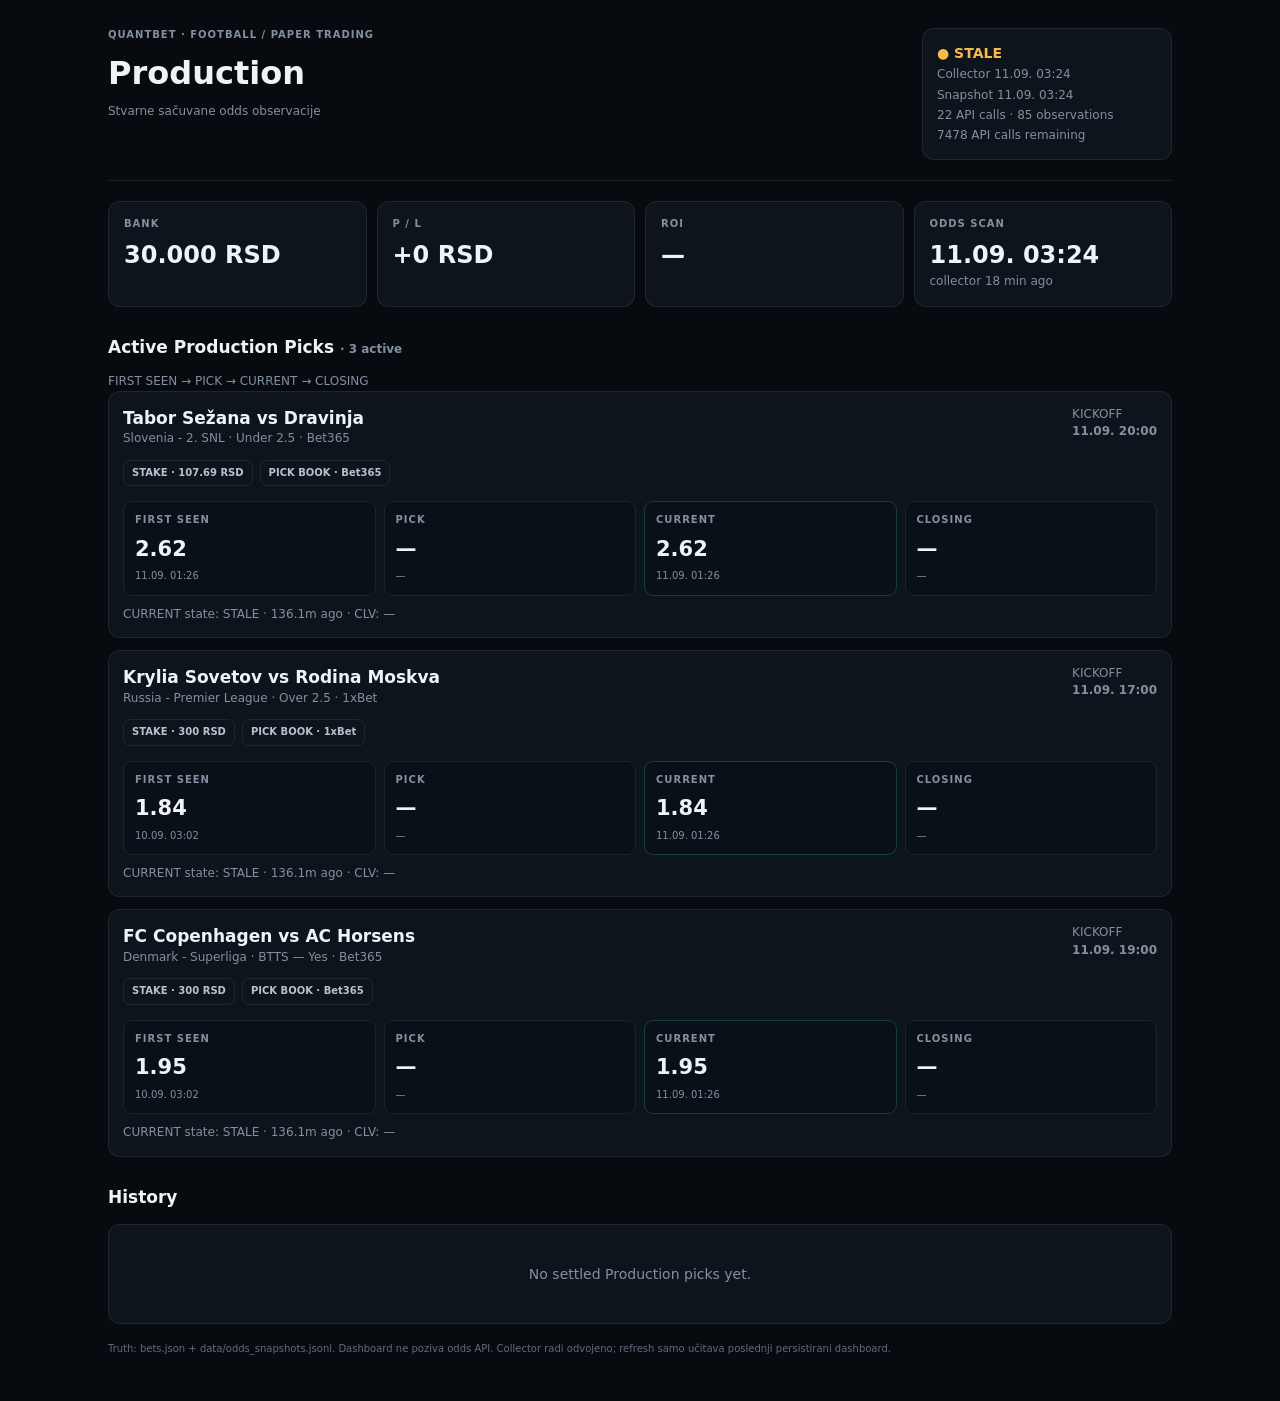
==== index.html @ e5d8ade1 "Align Production dashboard lifecycle stages" ====
<!doctype html>
<html lang="sr">
<head>
<meta charset="utf-8">
<meta name="viewport" content="width=device-width,initial-scale=1">
<title>QuantBet · Production</title>
<style>
:root{--bg:#070b10;--panel:#0e141c;--line:rgba(255,255,255,.08);--text:#eef3f8;--muted:#8290a0;--green:#35d07f;--amber:#f5b94c}
*{box-sizing:border-box}body{margin:0;background:var(--bg);color:var(--text);font:14px/1.45 system-ui,-apple-system,Segoe UI,sans-serif}main{max-width:1100px;margin:auto;padding:28px 18px 45px}.top{display:flex;justify-content:space-between;gap:20px;border-bottom:1px solid var(--line);padding-bottom:20px}.brand,.label{font-size:10px;font-weight:800;letter-spacing:.1em;color:var(--muted)}h1{margin:7px 0;font-size:32px}.subtitle,.meta{color:var(--muted);font-size:12px}.monitor,.card,.summary{background:var(--panel);border:1px solid var(--line);border-radius:12px;padding:14px}.monitor{min-width:250px}.green{color:var(--green)}.amber{color:var(--amber)}.kpis{display:grid;grid-template-columns:repeat(4,1fr);gap:10px;margin:20px 0 28px}.kpi{background:var(--panel);border:1px solid var(--line);border-radius:12px;padding:15px}.value{font-size:24px;font-weight:800;margin-top:7px}.section{margin-top:28px}.section h2{font-size:17px}.cards{display:grid;gap:12px}.head{display:flex;justify-content:space-between;gap:15px}.match{font-size:17px;font-weight:800}.tags{display:flex;flex-wrap:wrap;gap:7px;margin-top:12px}.tag{padding:5px 8px;border:1px solid var(--line);border-radius:7px;font-size:10px;font-weight:800;color:#b7c2ce}.stages{display:grid;grid-template-columns:repeat(4,1fr);gap:8px;margin-top:15px}.stage{background:#0a1017;border:1px solid var(--line);border-radius:9px;padding:11px}.stage.current{border-color:rgba(53,208,127,.25)}.stage b{display:block;font-size:21px;margin-top:6px}.stage small{display:block;margin-top:5px;color:var(--muted);font-size:10px}.empty{text-align:center;color:var(--muted);padding:25px}.history-row{display:grid;grid-template-columns:2fr 1fr 1fr 1fr 1fr 1fr;gap:10px;padding:12px 0;border-bottom:1px solid var(--line);align-items:center}.foot{margin-top:18px;color:#5f6c7b;font-size:10px}@media(max-width:700px){.top{display:block}.monitor{margin-top:15px}.kpis{grid-template-columns:1fr 1fr}.stages{grid-template-columns:1fr 1fr}.history-row{grid-template-columns:1fr 1fr}}
</style>
</head>
<body><main>
<header class="top"><div><div class="brand">QUANTBET · FOOTBALL / PAPER TRADING</div><h1>Production</h1><div class="subtitle">Stvarne sačuvane odds observacije</div></div><div id="monitor" class="monitor">Loading…</div></header>
<section class="kpis"><div class="kpi"><div class="label">BANK</div><div class="value" id="bank">—</div></div><div class="kpi"><div class="label">P / L</div><div class="value" id="pnl">—</div></div><div class="kpi"><div class="label">ROI</div><div class="value" id="roi">—</div></div><div class="kpi"><div class="label">ODDS SCAN</div><div class="value" id="scan">—</div><div class="meta" id="scanAge">—</div></div></section>
<section class="section"><h2>Active Production Picks <span class="meta" id="activeCount"></span></h2><div class="subtitle">FIRST SEEN → PICK → CURRENT → CLOSING</div><div id="active" class="cards"></div></section>
<section class="section"><h2>History</h2><div id="history" class="card"></div></section>
<div class="foot">Truth: bets.json + data/odds_snapshots.jsonl. Dashboard ne poziva odds API. Collector radi odvojeno; refresh samo učitava poslednji persistirani dashboard.</div>
</main>
<script>
const esc=v=>String(v??'').replace(/[&<>"']/g,c=>({'&':'&amp;','<':'&lt;','>':'&gt;','"':'&quot;',"'":'&#39;'}[c]));
const n=v=>v==null||v===''?'—':Number(v).toFixed(2);
const dt=v=>{if(!v)return'—';const d=new Date(v);return Number.isNaN(d.getTime())?'—':new Intl.DateTimeFormat('sr-RS',{timeZone:'Europe/Belgrade',day:'2-digit',month:'2-digit',hour:'2-digit',minute:'2-digit',hour12:false}).format(d)};
const obs=o=>o?`<b>${n(o.odd)}</b><small>${dt(o.captured_at)}</small>`:'<b>—</b><small>—</small>';
function stage(label,o,cls=''){return `<div class="stage ${cls}"><div class="label">${label}</div>${obs(o)}</div>`}
function card(x){const l=x.production_lifecycle||{};return `<article class="card"><div class="head"><div><div class="match">${esc(x.match||'Match')}</div><div class="meta">${esc(x.league||'')} · ${esc(x.market_display||x.market||'')} · ${esc(x.bookmaker||'')}</div></div><div class="meta">KICKOFF<br><b>${dt(x.kickoff)}</b></div></div><div class="tags"><span class="tag">STAKE · ${esc(x.stake??'—')} RSD</span><span class="tag">PICK BOOK · ${esc(x.bookmaker||'—')}</span></div><div class="stages">${stage('FIRST SEEN',l.first_seen)}${stage('PICK',l.pick)}${stage('CURRENT',l.live,'current')}${stage('CLOSING',l.closing)}</div><div class="meta" style="margin-top:10px">CURRENT state: ${esc(l.live_state||'UNAVAILABLE')}${l.live_age_minutes!=null?' · '+Number(l.live_age_minutes).toFixed(1)+'m ago':''} · CLV: ${l.clv_odds_pct==null?'—':(Number(l.clv_odds_pct)*100).toFixed(2)+'%'}</div></article>`}
function historyRow(x){const l=x.production_lifecycle||{};return `<div class="history-row"><div><b>${esc(x.match||'Match')}</b><div class="meta">${dt(x.kickoff)}</div></div><div><span class="label">FIRST SEEN</span><br>${obs(l.first_seen)}</div><div><span class="label">PICK</span><br>${obs(l.pick)}</div><div><span class="label">CLOSING</span><br>${obs(l.closing)}</div><div>${esc(String(x.status||'—').toUpperCase())}</div><div>${Number(x.profit||0)>=0?'+':''}${Number(x.profit||0).toFixed(2)} RSD</div></div>`}
async function load(){try{const r=await fetch('production_dashboard.json?t='+Date.now(),{cache:'no-store'});if(!r.ok)throw Error();const x=await r.json(),m=x.monitoring||{},settled=(x.history||[]).filter(z=>['WIN','LOSS'].includes(String(z.status||'').toUpperCase())),pnl=settled.reduce((a,z)=>a+Number(z.profit||0),0),staked=settled.reduce((a,z)=>a+Number(z.stake||0),0),age=m.collector_run_age_minutes;document.getElementById('bank').textContent=Number(x.initial_bank||0).toLocaleString('sr-RS')+' RSD';document.getElementById('pnl').textContent=(pnl>=0?'+':'')+pnl.toFixed(0)+' RSD';document.getElementById('roi').textContent=staked?(pnl/staked*100).toFixed(2)+'%':'—';document.getElementById('scan').textContent=m.last_odds_scan_at?dt(m.last_odds_scan_at):'NO SCAN';document.getElementById('scanAge').textContent=age==null?'—':'collector '+Math.round(age)+' min ago';const state=m.scan_state||'NO_RUN';document.getElementById('monitor').innerHTML=`<span class="${state==='FRESH'?'green':'amber'}"><b>● ${esc(state)}</b></span><br><span class="meta">Collector ${dt(m.last_collector_run_at)}<br>Snapshot ${dt(m.last_snapshot_at)}<br>${m.api_requests_last_scan??'—'} API calls · ${m.observations_last_scan??'—'} observations<br>${m.daily_budget_remaining??'—'} API calls remaining</span>`;const active=x.active||[];document.getElementById('activeCount').textContent='· '+active.length+' active';document.getElementById('active').innerHTML=active.map(card).join('')||'<div class="card empty">No active Production picks.</div>';document.getElementById('history').innerHTML=(x.history||[]).map(historyRow).join('')||'<div class="empty">No settled Production picks yet.</div>'}catch(e){document.getElementById('monitor').innerHTML='<span class="amber"><b>● DASHBOARD ERROR</b></span><br><span class="meta">production_dashboard.json nije dostupan.</span>'}}
load();setInterval(load,60000);
</script></body></html>
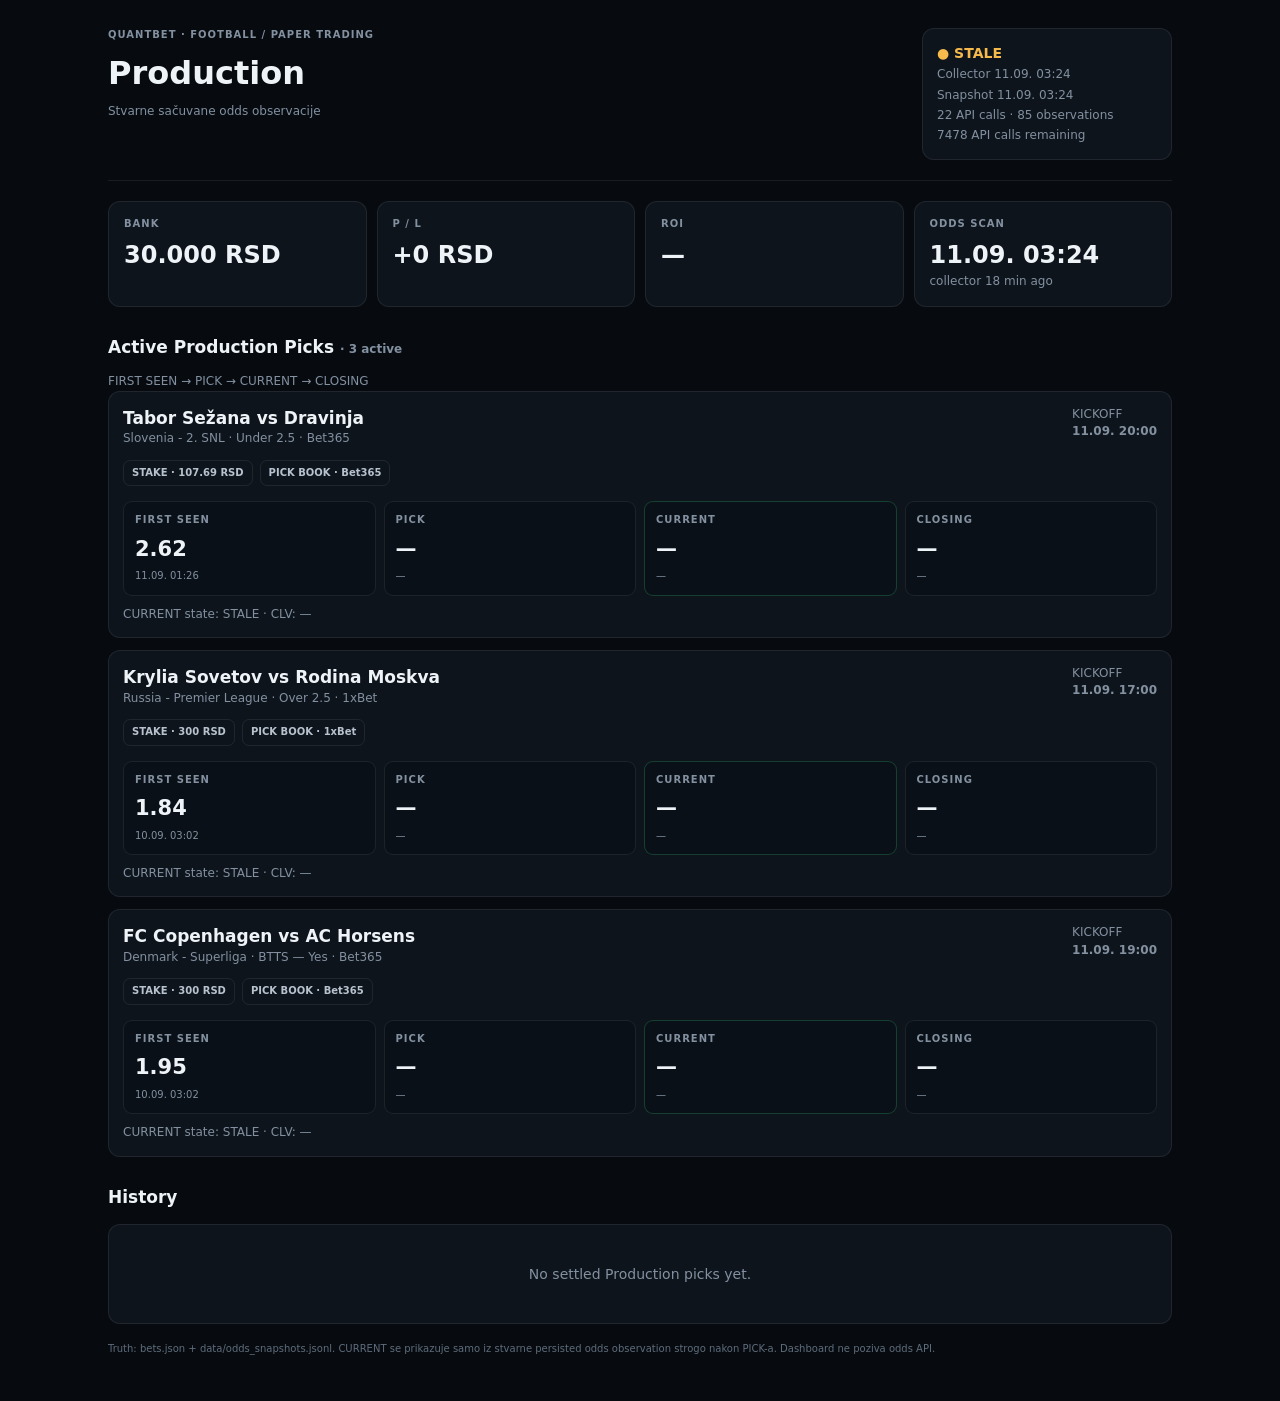
==== commit 9c058d49: "Render Production CURRENT from post-pick odds" ====
--- a/index.html
+++ b/index.html
@@ -14,7 +14,7 @@
 <section class="kpis"><div class="kpi"><div class="label">BANK</div><div class="value" id="bank">—</div></div><div class="kpi"><div class="label">P / L</div><div class="value" id="pnl">—</div></div><div class="kpi"><div class="label">ROI</div><div class="value" id="roi">—</div></div><div class="kpi"><div class="label">ODDS SCAN</div><div class="value" id="scan">—</div><div class="meta" id="scanAge">—</div></div></section>
 <section class="section"><h2>Active Production Picks <span class="meta" id="activeCount"></span></h2><div class="subtitle">FIRST SEEN → PICK → CURRENT → CLOSING</div><div id="active" class="cards"></div></section>
 <section class="section"><h2>History</h2><div id="history" class="card"></div></section>
-<div class="foot">Truth: bets.json + data/odds_snapshots.jsonl. Dashboard ne poziva odds API. Collector radi odvojeno; refresh samo učitava poslednji persistirani dashboard.</div>
+<div class="foot">Truth: bets.json + data/odds_snapshots.jsonl. CURRENT se prikazuje samo iz stvarne persisted odds observation strogo nakon PICK-a. Dashboard ne poziva odds API.</div>
 </main>
 <script>
 const esc=v=>String(v??'').replace(/[&<>"']/g,c=>({'&':'&amp;','<':'&lt;','>':'&gt;','"':'&quot;',"'":'&#39;'}[c]));
@@ -22,7 +22,7 @@
 const dt=v=>{if(!v)return'—';const d=new Date(v);return Number.isNaN(d.getTime())?'—':new Intl.DateTimeFormat('sr-RS',{timeZone:'Europe/Belgrade',day:'2-digit',month:'2-digit',hour:'2-digit',minute:'2-digit',hour12:false}).format(d)};
 const obs=o=>o?`<b>${n(o.odd)}</b><small>${dt(o.captured_at)}</small>`:'<b>—</b><small>—</small>';
 function stage(label,o,cls=''){return `<div class="stage ${cls}"><div class="label">${label}</div>${obs(o)}</div>`}
-function card(x){const l=x.production_lifecycle||{};return `<article class="card"><div class="head"><div><div class="match">${esc(x.match||'Match')}</div><div class="meta">${esc(x.league||'')} · ${esc(x.market_display||x.market||'')} · ${esc(x.bookmaker||'')}</div></div><div class="meta">KICKOFF<br><b>${dt(x.kickoff)}</b></div></div><div class="tags"><span class="tag">STAKE · ${esc(x.stake??'—')} RSD</span><span class="tag">PICK BOOK · ${esc(x.bookmaker||'—')}</span></div><div class="stages">${stage('FIRST SEEN',l.first_seen)}${stage('PICK',l.pick)}${stage('CURRENT',l.live,'current')}${stage('CLOSING',l.closing)}</div><div class="meta" style="margin-top:10px">CURRENT state: ${esc(l.live_state||'UNAVAILABLE')}${l.live_age_minutes!=null?' · '+Number(l.live_age_minutes).toFixed(1)+'m ago':''} · CLV: ${l.clv_odds_pct==null?'—':(Number(l.clv_odds_pct)*100).toFixed(2)+'%'}</div></article>`}
+function card(x){const l=x.production_lifecycle||{},current=l.current||null;return `<article class="card"><div class="head"><div><div class="match">${esc(x.match||'Match')}</div><div class="meta">${esc(x.league||'')} · ${esc(x.market_display||x.market||'')} · ${esc(x.bookmaker||'')}</div></div><div class="meta">KICKOFF<br><b>${dt(x.kickoff)}</b></div></div><div class="tags"><span class="tag">STAKE · ${esc(x.stake??'—')} RSD</span><span class="tag">PICK BOOK · ${esc(x.bookmaker||'—')}</span></div><div class="stages">${stage('FIRST SEEN',l.first_seen)}${stage('PICK',l.pick)}${stage('CURRENT',current,'current')}${stage('CLOSING',l.closing)}</div><div class="meta" style="margin-top:10px">CURRENT state: ${esc(l.live_state||'WAITING_FOR_POST_PICK')}${l.current_age_minutes!=null?' · '+Number(l.current_age_minutes).toFixed(1)+'m ago':''} · CLV: ${l.clv_odds_pct==null?'—':(Number(l.clv_odds_pct)*100).toFixed(2)+'%'}</div></article>`}
 function historyRow(x){const l=x.production_lifecycle||{};return `<div class="history-row"><div><b>${esc(x.match||'Match')}</b><div class="meta">${dt(x.kickoff)}</div></div><div><span class="label">FIRST SEEN</span><br>${obs(l.first_seen)}</div><div><span class="label">PICK</span><br>${obs(l.pick)}</div><div><span class="label">CLOSING</span><br>${obs(l.closing)}</div><div>${esc(String(x.status||'—').toUpperCase())}</div><div>${Number(x.profit||0)>=0?'+':''}${Number(x.profit||0).toFixed(2)} RSD</div></div>`}
 async function load(){try{const r=await fetch('production_dashboard.json?t='+Date.now(),{cache:'no-store'});if(!r.ok)throw Error();const x=await r.json(),m=x.monitoring||{},settled=(x.history||[]).filter(z=>['WIN','LOSS'].includes(String(z.status||'').toUpperCase())),pnl=settled.reduce((a,z)=>a+Number(z.profit||0),0),staked=settled.reduce((a,z)=>a+Number(z.stake||0),0),age=m.collector_run_age_minutes;document.getElementById('bank').textContent=Number(x.initial_bank||0).toLocaleString('sr-RS')+' RSD';document.getElementById('pnl').textContent=(pnl>=0?'+':'')+pnl.toFixed(0)+' RSD';document.getElementById('roi').textContent=staked?(pnl/staked*100).toFixed(2)+'%':'—';document.getElementById('scan').textContent=m.last_odds_scan_at?dt(m.last_odds_scan_at):'NO SCAN';document.getElementById('scanAge').textContent=age==null?'—':'collector '+Math.round(age)+' min ago';const state=m.scan_state||'NO_RUN';document.getElementById('monitor').innerHTML=`<span class="${state==='FRESH'?'green':'amber'}"><b>● ${esc(state)}</b></span><br><span class="meta">Collector ${dt(m.last_collector_run_at)}<br>Snapshot ${dt(m.last_snapshot_at)}<br>${m.api_requests_last_scan??'—'} API calls · ${m.observations_last_scan??'—'} observations<br>${m.daily_budget_remaining??'—'} API calls remaining</span>`;const active=x.active||[];document.getElementById('activeCount').textContent='· '+active.length+' active';document.getElementById('active').innerHTML=active.map(card).join('')||'<div class="card empty">No active Production picks.</div>';document.getElementById('history').innerHTML=(x.history||[]).map(historyRow).join('')||'<div class="empty">No settled Production picks yet.</div>'}catch(e){document.getElementById('monitor').innerHTML='<span class="amber"><b>● DASHBOARD ERROR</b></span><br><span class="meta">production_dashboard.json nije dostupan.</span>'}}
 load();setInterval(load,60000);
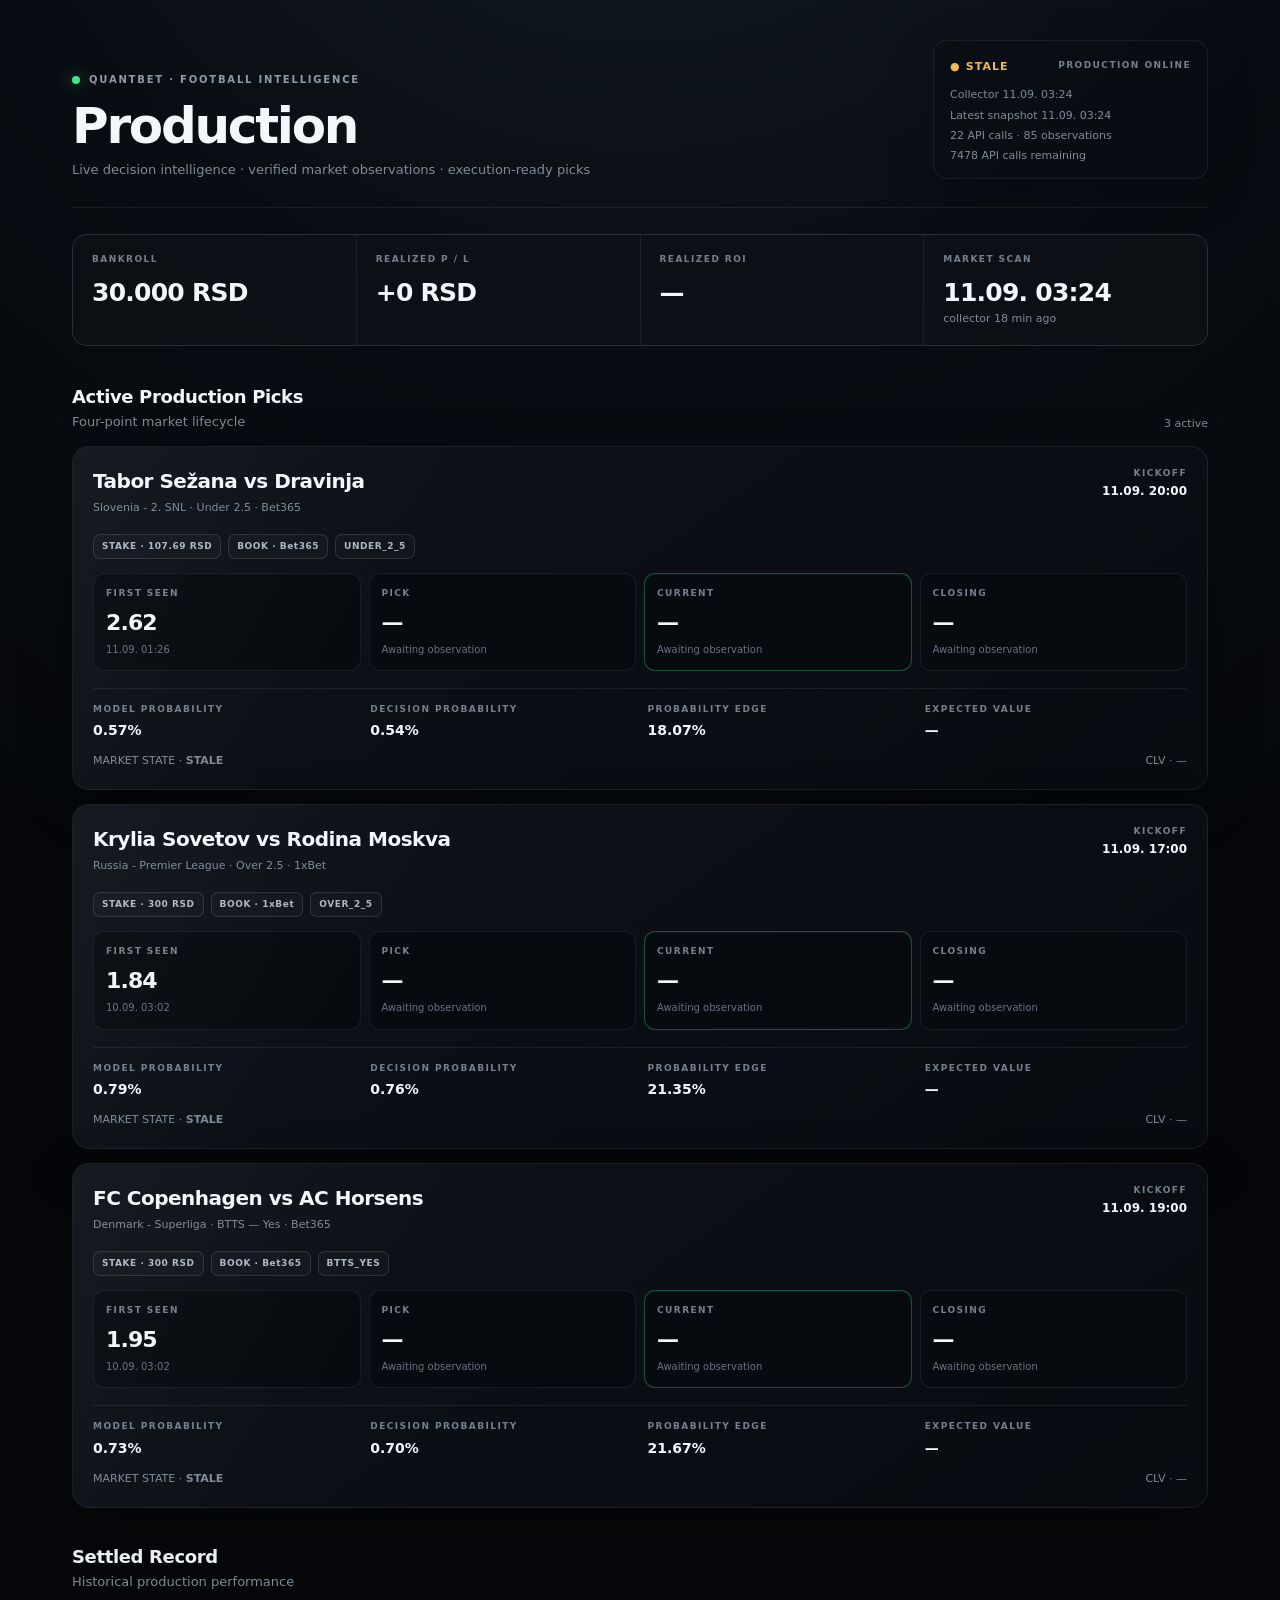
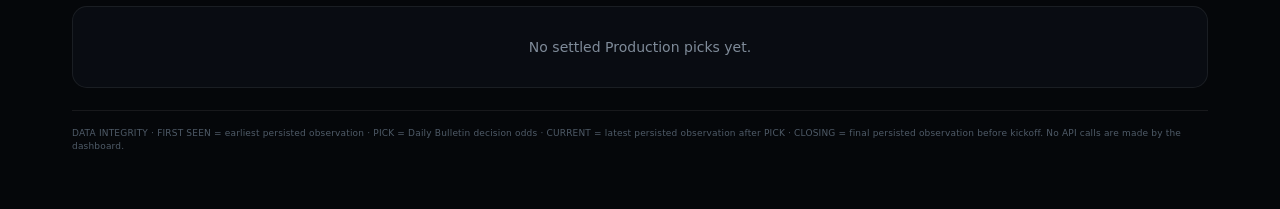
==== commit d811abd5: "Redesign Production dashboard as premium mobile-first read-only UI" ====
--- a/index.html
+++ b/index.html
@@ -2,28 +2,29 @@
 <html lang="sr">
 <head>
 <meta charset="utf-8">
-<meta name="viewport" content="width=device-width,initial-scale=1">
-<title>QuantBet · Production</title>
+<meta name="viewport" content="width=device-width,initial-scale=1,viewport-fit=cover">
+<meta name="theme-color" content="#05070a">
+<title>QuantBet · Production Intelligence</title>
 <style>
-:root{--bg:#070b10;--panel:#0e141c;--line:rgba(255,255,255,.08);--text:#eef3f8;--muted:#8290a0;--green:#35d07f;--amber:#f5b94c}
-*{box-sizing:border-box}body{margin:0;background:var(--bg);color:var(--text);font:14px/1.45 system-ui,-apple-system,Segoe UI,sans-serif}main{max-width:1100px;margin:auto;padding:28px 18px 45px}.top{display:flex;justify-content:space-between;gap:20px;border-bottom:1px solid var(--line);padding-bottom:20px}.brand,.label{font-size:10px;font-weight:800;letter-spacing:.1em;color:var(--muted)}h1{margin:7px 0;font-size:32px}.subtitle,.meta{color:var(--muted);font-size:12px}.monitor,.card,.summary{background:var(--panel);border:1px solid var(--line);border-radius:12px;padding:14px}.monitor{min-width:250px}.green{color:var(--green)}.amber{color:var(--amber)}.kpis{display:grid;grid-template-columns:repeat(4,1fr);gap:10px;margin:20px 0 28px}.kpi{background:var(--panel);border:1px solid var(--line);border-radius:12px;padding:15px}.value{font-size:24px;font-weight:800;margin-top:7px}.section{margin-top:28px}.section h2{font-size:17px}.cards{display:grid;gap:12px}.head{display:flex;justify-content:space-between;gap:15px}.match{font-size:17px;font-weight:800}.tags{display:flex;flex-wrap:wrap;gap:7px;margin-top:12px}.tag{padding:5px 8px;border:1px solid var(--line);border-radius:7px;font-size:10px;font-weight:800;color:#b7c2ce}.stages{display:grid;grid-template-columns:repeat(4,1fr);gap:8px;margin-top:15px}.stage{background:#0a1017;border:1px solid var(--line);border-radius:9px;padding:11px}.stage.current{border-color:rgba(53,208,127,.25)}.stage b{display:block;font-size:21px;margin-top:6px}.stage small{display:block;margin-top:5px;color:var(--muted);font-size:10px}.empty{text-align:center;color:var(--muted);padding:25px}.history-row{display:grid;grid-template-columns:2fr 1fr 1fr 1fr 1fr 1fr;gap:10px;padding:12px 0;border-bottom:1px solid var(--line);align-items:center}.foot{margin-top:18px;color:#5f6c7b;font-size:10px}@media(max-width:700px){.top{display:block}.monitor{margin-top:15px}.kpis{grid-template-columns:1fr 1fr}.stages{grid-template-columns:1fr 1fr}.history-row{grid-template-columns:1fr 1fr}}
+:root{--bg:#05070a;--panel:#0a0e14;--panel2:#0d1219;--line:rgba(255,255,255,.075);--line2:rgba(255,255,255,.12);--text:#f4f7fa;--muted:#7f8b99;--soft:#aeb8c4;--green:#42e58b;--amber:#f1b85b;--red:#ff6b6b;--accent:#dce7f3}
+*{box-sizing:border-box}html{background:var(--bg)}body{margin:0;background:radial-gradient(circle at 50% -20%,#17202b 0,#090d13 30%,var(--bg) 62%);color:var(--text);font:14px/1.45 Inter,ui-sans-serif,system-ui,-apple-system,BlinkMacSystemFont,"Segoe UI",sans-serif;min-height:100vh}main{width:min(1180px,100%);margin:auto;padding:32px 22px 56px}.top{display:flex;justify-content:space-between;align-items:flex-end;gap:28px;padding:8px 0 28px;border-bottom:1px solid var(--line)}.eyebrow{font-size:10px;font-weight:900;letter-spacing:.18em;color:#8e9aa8}.brandline{display:flex;align-items:center;gap:9px}.mark{width:8px;height:8px;border-radius:50%;background:var(--green);box-shadow:0 0 18px rgba(66,229,139,.55)}h1{font-size:clamp(32px,5vw,50px);letter-spacing:-.045em;line-height:1;margin:13px 0 10px;font-weight:850}.subtitle{color:var(--muted);font-size:13px}.monitor{min-width:275px;background:rgba(10,14,20,.72);border:1px solid var(--line);border-radius:14px;padding:14px 16px;box-shadow:0 14px 50px rgba(0,0,0,.2)}.status{display:flex;justify-content:space-between;align-items:center;margin-bottom:8px}.status b{font-size:11px;letter-spacing:.1em}.green{color:var(--green)}.amber{color:var(--amber)}.meta{color:var(--muted);font-size:11px}.kpis{display:grid;grid-template-columns:repeat(4,1fr);gap:1px;margin:26px 0 38px;background:var(--line);border:1px solid var(--line);border-radius:15px;overflow:hidden}.kpi{background:rgba(10,14,20,.84);padding:18px 19px;min-height:91px}.label{font-size:9px;font-weight:900;letter-spacing:.16em;color:#74808d}.value{font-size:25px;font-weight:800;letter-spacing:-.03em;margin-top:8px}.section{margin-top:36px}.section-head{display:flex;justify-content:space-between;align-items:end;margin-bottom:14px}.section h2{font-size:18px;letter-spacing:-.02em;margin:0 0 3px}.cards{display:grid;gap:14px}.card{position:relative;background:linear-gradient(145deg,rgba(14,19,27,.97),rgba(8,11,16,.98));border:1px solid var(--line);border-radius:17px;padding:20px;box-shadow:0 18px 55px rgba(0,0,0,.24)}.card:before{content:"";position:absolute;inset:0;border-radius:17px;pointer-events:none;background:linear-gradient(120deg,rgba(255,255,255,.035),transparent 30%)}.head{display:flex;justify-content:space-between;gap:20px}.match{font-size:20px;font-weight:850;letter-spacing:-.025em}.league{margin-top:4px;color:var(--muted);font-size:11px}.kick{text-align:right;white-space:nowrap}.kick b{display:block;color:var(--text);font-size:12px;margin-top:3px}.tags{display:flex;flex-wrap:wrap;gap:7px;margin-top:18px}.tag{border:1px solid var(--line2);background:rgba(255,255,255,.025);border-radius:7px;padding:5px 8px;color:#aeb8c4;font-size:9px;font-weight:850;letter-spacing:.06em}.stages{display:grid;grid-template-columns:repeat(4,1fr);gap:8px;margin-top:14px}.stage{background:#070a0f;border:1px solid var(--line);border-radius:11px;padding:13px 12px;min-width:0}.stage.current{border-color:rgba(66,229,139,.32);box-shadow:inset 0 1px 0 rgba(66,229,139,.06)}.stage b{display:block;font-size:22px;letter-spacing:-.04em;margin-top:7px}.stage small{display:block;margin-top:4px;color:#687483;font-size:10px}.metrics{display:grid;grid-template-columns:repeat(4,1fr);border-top:1px solid var(--line);margin-top:17px;padding-top:14px;gap:15px}.metric strong{display:block;font-size:14px;margin-top:4px}.footerline{display:flex;justify-content:space-between;gap:20px;margin-top:13px}.empty{text-align:center;color:var(--muted);padding:30px}.history{background:rgba(10,14,20,.8);border:1px solid var(--line);border-radius:15px;padding:0 18px}.history-row{display:grid;grid-template-columns:2.2fr 1fr 1fr 1fr 1fr 1fr;gap:12px;padding:15px 0;border-bottom:1px solid var(--line);align-items:center}.history-row:last-child{border-bottom:0}.history-row b{font-size:12px}.foot{margin-top:22px;padding-top:16px;border-top:1px solid var(--line);color:#4f5b68;font-size:9px;letter-spacing:.02em}@media(max-width:760px){main{padding:22px 13px 40px}.top{display:block;padding-bottom:22px}.monitor{min-width:0;margin-top:20px}.kpis{grid-template-columns:1fr 1fr;margin:18px 0 30px}.kpi{min-height:78px;padding:14px}.value{font-size:21px}.section{margin-top:28px}.card{padding:16px;border-radius:15px}.match{font-size:18px}.stages{grid-template-columns:1fr 1fr}.stage{padding:11px}.stage b{font-size:20px}.metrics{grid-template-columns:1fr 1fr;gap:12px}.history{padding:0 12px;overflow:hidden}.history-row{grid-template-columns:1.6fr 1fr 1fr;gap:8px;font-size:11px}.history-row>div:nth-child(4),.history-row>div:nth-child(5),.history-row>div:nth-child(6){display:none}.footerline{display:block}.footerline .meta{margin-top:5px}.kick{font-size:9px}.eyebrow{font-size:9px}}
 </style>
 </head>
 <body><main>
-<header class="top"><div><div class="brand">QUANTBET · FOOTBALL / PAPER TRADING</div><h1>Production</h1><div class="subtitle">Stvarne sačuvane odds observacije</div></div><div id="monitor" class="monitor">Loading…</div></header>
-<section class="kpis"><div class="kpi"><div class="label">BANK</div><div class="value" id="bank">—</div></div><div class="kpi"><div class="label">P / L</div><div class="value" id="pnl">—</div></div><div class="kpi"><div class="label">ROI</div><div class="value" id="roi">—</div></div><div class="kpi"><div class="label">ODDS SCAN</div><div class="value" id="scan">—</div><div class="meta" id="scanAge">—</div></div></section>
-<section class="section"><h2>Active Production Picks <span class="meta" id="activeCount"></span></h2><div class="subtitle">FIRST SEEN → PICK → CURRENT → CLOSING</div><div id="active" class="cards"></div></section>
-<section class="section"><h2>History</h2><div id="history" class="card"></div></section>
-<div class="foot">Truth: bets.json + data/odds_snapshots.jsonl. CURRENT se prikazuje samo iz stvarne persisted odds observation strogo nakon PICK-a. Dashboard ne poziva odds API.</div>
+<header class="top"><div><div class="brandline"><span class="mark"></span><div class="eyebrow">QUANTBET · FOOTBALL INTELLIGENCE</div></div><h1>Production</h1><div class="subtitle">Live decision intelligence · verified market observations · execution-ready picks</div></div><div id="monitor" class="monitor">Loading…</div></header>
+<section class="kpis"><div class="kpi"><div class="label">BANKROLL</div><div class="value" id="bank">—</div></div><div class="kpi"><div class="label">REALIZED P / L</div><div class="value" id="pnl">—</div></div><div class="kpi"><div class="label">REALIZED ROI</div><div class="value" id="roi">—</div></div><div class="kpi"><div class="label">MARKET SCAN</div><div class="value" id="scan">—</div><div class="meta" id="scanAge">—</div></div></section>
+<section class="section"><div class="section-head"><div><h2>Active Production Picks</h2><div class="subtitle">Four-point market lifecycle</div></div><div class="meta" id="activeCount"></div></div><div id="active" class="cards"></div></section>
+<section class="section"><div class="section-head"><div><h2>Settled Record</h2><div class="subtitle">Historical production performance</div></div></div><div id="history" class="history"></div></section>
+<div class="foot">DATA INTEGRITY · FIRST SEEN = earliest persisted observation · PICK = Daily Bulletin decision odds · CURRENT = latest persisted observation after PICK · CLOSING = final persisted observation before kickoff. No API calls are made by the dashboard.</div>
 </main>
 <script>
 const esc=v=>String(v??'').replace(/[&<>"']/g,c=>({'&':'&amp;','<':'&lt;','>':'&gt;','"':'&quot;',"'":'&#39;'}[c]));
 const n=v=>v==null||v===''?'—':Number(v).toFixed(2);
 const dt=v=>{if(!v)return'—';const d=new Date(v);return Number.isNaN(d.getTime())?'—':new Intl.DateTimeFormat('sr-RS',{timeZone:'Europe/Belgrade',day:'2-digit',month:'2-digit',hour:'2-digit',minute:'2-digit',hour12:false}).format(d)};
-const obs=o=>o?`<b>${n(o.odd)}</b><small>${dt(o.captured_at)}</small>`:'<b>—</b><small>—</small>';
+const obs=o=>o?`<b>${n(o.odd)}</b><small>${dt(o.captured_at)}</small>`:'<b>—</b><small>Awaiting observation</small>';
 function stage(label,o,cls=''){return `<div class="stage ${cls}"><div class="label">${label}</div>${obs(o)}</div>`}
-function card(x){const l=x.production_lifecycle||{},current=l.current||null;return `<article class="card"><div class="head"><div><div class="match">${esc(x.match||'Match')}</div><div class="meta">${esc(x.league||'')} · ${esc(x.market_display||x.market||'')} · ${esc(x.bookmaker||'')}</div></div><div class="meta">KICKOFF<br><b>${dt(x.kickoff)}</b></div></div><div class="tags"><span class="tag">STAKE · ${esc(x.stake??'—')} RSD</span><span class="tag">PICK BOOK · ${esc(x.bookmaker||'—')}</span></div><div class="stages">${stage('FIRST SEEN',l.first_seen)}${stage('PICK',l.pick)}${stage('CURRENT',current,'current')}${stage('CLOSING',l.closing)}</div><div class="meta" style="margin-top:10px">CURRENT state: ${esc(l.live_state||'WAITING_FOR_POST_PICK')}${l.current_age_minutes!=null?' · '+Number(l.current_age_minutes).toFixed(1)+'m ago':''} · CLV: ${l.clv_odds_pct==null?'—':(Number(l.clv_odds_pct)*100).toFixed(2)+'%'}</div></article>`}
+function card(x){const l=x.production_lifecycle||{},current=l.current||null;return `<article class="card"><div class="head"><div><div class="match">${esc(x.match||'Match')}</div><div class="league">${esc(x.league||'')} · ${esc(x.market_display||x.market||'')} · ${esc(x.bookmaker||'')}</div></div><div class="kick"><div class="label">KICKOFF</div><b>${dt(x.kickoff)}</b></div></div><div class="tags"><span class="tag">STAKE · ${esc(x.stake??'—')} RSD</span><span class="tag">BOOK · ${esc(x.bookmaker||'—')}</span><span class="tag">${esc(String(x.selection||x.market||'').toUpperCase())}</span></div><div class="stages">${stage('FIRST SEEN',l.first_seen)}${stage('PICK',l.pick)}${stage('CURRENT',current,'current')}${stage('CLOSING',l.closing)}</div><div class="metrics"><div class="metric"><div class="label">MODEL PROBABILITY</div><strong>${n(x.model_probability)}%</strong></div><div class="metric"><div class="label">DECISION PROBABILITY</div><strong>${n(x.decision_probability)}%</strong></div><div class="metric"><div class="label">PROBABILITY EDGE</div><strong>${x.probability_edge==null?'—':(Number(x.probability_edge)*100).toFixed(2)+'%'}</strong></div><div class="metric"><div class="label">EXPECTED VALUE</div><strong>${x.ev==null?'—':(Number(x.ev)*100).toFixed(2)+'%'}</strong></div></div><div class="footerline"><div class="meta">MARKET STATE · <b>${esc(l.live_state||'WAITING_FOR_POST_PICK')}</b>${l.current_age_minutes!=null?' · current '+Number(l.current_age_minutes).toFixed(1)+'m ago':''}</div><div class="meta">CLV · ${l.clv_odds_pct==null?'—':(Number(l.clv_odds_pct)*100).toFixed(2)+'%'}</div></div></article>`}
 function historyRow(x){const l=x.production_lifecycle||{};return `<div class="history-row"><div><b>${esc(x.match||'Match')}</b><div class="meta">${dt(x.kickoff)}</div></div><div><span class="label">FIRST SEEN</span><br>${obs(l.first_seen)}</div><div><span class="label">PICK</span><br>${obs(l.pick)}</div><div><span class="label">CLOSING</span><br>${obs(l.closing)}</div><div>${esc(String(x.status||'—').toUpperCase())}</div><div>${Number(x.profit||0)>=0?'+':''}${Number(x.profit||0).toFixed(2)} RSD</div></div>`}
-async function load(){try{const r=await fetch('production_dashboard.json?t='+Date.now(),{cache:'no-store'});if(!r.ok)throw Error();const x=await r.json(),m=x.monitoring||{},settled=(x.history||[]).filter(z=>['WIN','LOSS'].includes(String(z.status||'').toUpperCase())),pnl=settled.reduce((a,z)=>a+Number(z.profit||0),0),staked=settled.reduce((a,z)=>a+Number(z.stake||0),0),age=m.collector_run_age_minutes;document.getElementById('bank').textContent=Number(x.initial_bank||0).toLocaleString('sr-RS')+' RSD';document.getElementById('pnl').textContent=(pnl>=0?'+':'')+pnl.toFixed(0)+' RSD';document.getElementById('roi').textContent=staked?(pnl/staked*100).toFixed(2)+'%':'—';document.getElementById('scan').textContent=m.last_odds_scan_at?dt(m.last_odds_scan_at):'NO SCAN';document.getElementById('scanAge').textContent=age==null?'—':'collector '+Math.round(age)+' min ago';const state=m.scan_state||'NO_RUN';document.getElementById('monitor').innerHTML=`<span class="${state==='FRESH'?'green':'amber'}"><b>● ${esc(state)}</b></span><br><span class="meta">Collector ${dt(m.last_collector_run_at)}<br>Snapshot ${dt(m.last_snapshot_at)}<br>${m.api_requests_last_scan??'—'} API calls · ${m.observations_last_scan??'—'} observations<br>${m.daily_budget_remaining??'—'} API calls remaining</span>`;const active=x.active||[];document.getElementById('activeCount').textContent='· '+active.length+' active';document.getElementById('active').innerHTML=active.map(card).join('')||'<div class="card empty">No active Production picks.</div>';document.getElementById('history').innerHTML=(x.history||[]).map(historyRow).join('')||'<div class="empty">No settled Production picks yet.</div>'}catch(e){document.getElementById('monitor').innerHTML='<span class="amber"><b>● DASHBOARD ERROR</b></span><br><span class="meta">production_dashboard.json nije dostupan.</span>'}}
+async function load(){try{const r=await fetch('production_dashboard.json?t='+Date.now(),{cache:'no-store'});if(!r.ok)throw Error();const x=await r.json(),m=x.monitoring||{},settled=(x.history||[]).filter(z=>['WIN','LOSS'].includes(String(z.status||'').toUpperCase())),pnl=settled.reduce((a,z)=>a+Number(z.profit||0),0),staked=settled.reduce((a,z)=>a+Number(z.stake||0),0),age=m.collector_run_age_minutes;document.getElementById('bank').textContent=Number(x.initial_bank||0).toLocaleString('sr-RS')+' RSD';document.getElementById('pnl').textContent=(pnl>=0?'+':'')+pnl.toFixed(0)+' RSD';document.getElementById('roi').textContent=staked?(pnl/staked*100).toFixed(2)+'%':'—';document.getElementById('scan').textContent=m.last_odds_scan_at?dt(m.last_odds_scan_at):'NO SCAN';document.getElementById('scanAge').textContent=age==null?'—':'collector '+Math.round(age)+' min ago';const state=m.scan_state||'NO_RUN';document.getElementById('monitor').innerHTML=`<div class="status"><span class="${state==='FRESH'?'green':'amber'}"><b>● ${esc(state)}</b></span><span class="label">PRODUCTION ONLINE</span></div><span class="meta">Collector ${dt(m.last_collector_run_at)}<br>Latest snapshot ${dt(m.last_snapshot_at)}<br>${m.api_requests_last_scan??'—'} API calls · ${m.observations_last_scan??'—'} observations<br>${m.daily_budget_remaining??'—'} API calls remaining</span>`;const active=x.active||[];document.getElementById('activeCount').textContent=active.length+' active';document.getElementById('active').innerHTML=active.map(card).join('')||'<div class="card empty">No active Production picks.</div>';document.getElementById('history').innerHTML=(x.history||[]).map(historyRow).join('')||'<div class="empty">No settled Production picks yet.</div>'}catch(e){document.getElementById('monitor').innerHTML='<span class="amber"><b>● DASHBOARD ERROR</b></span><br><span class="meta">production_dashboard.json nije dostupan.</span>'}}
 load();setInterval(load,60000);
 </script></body></html>
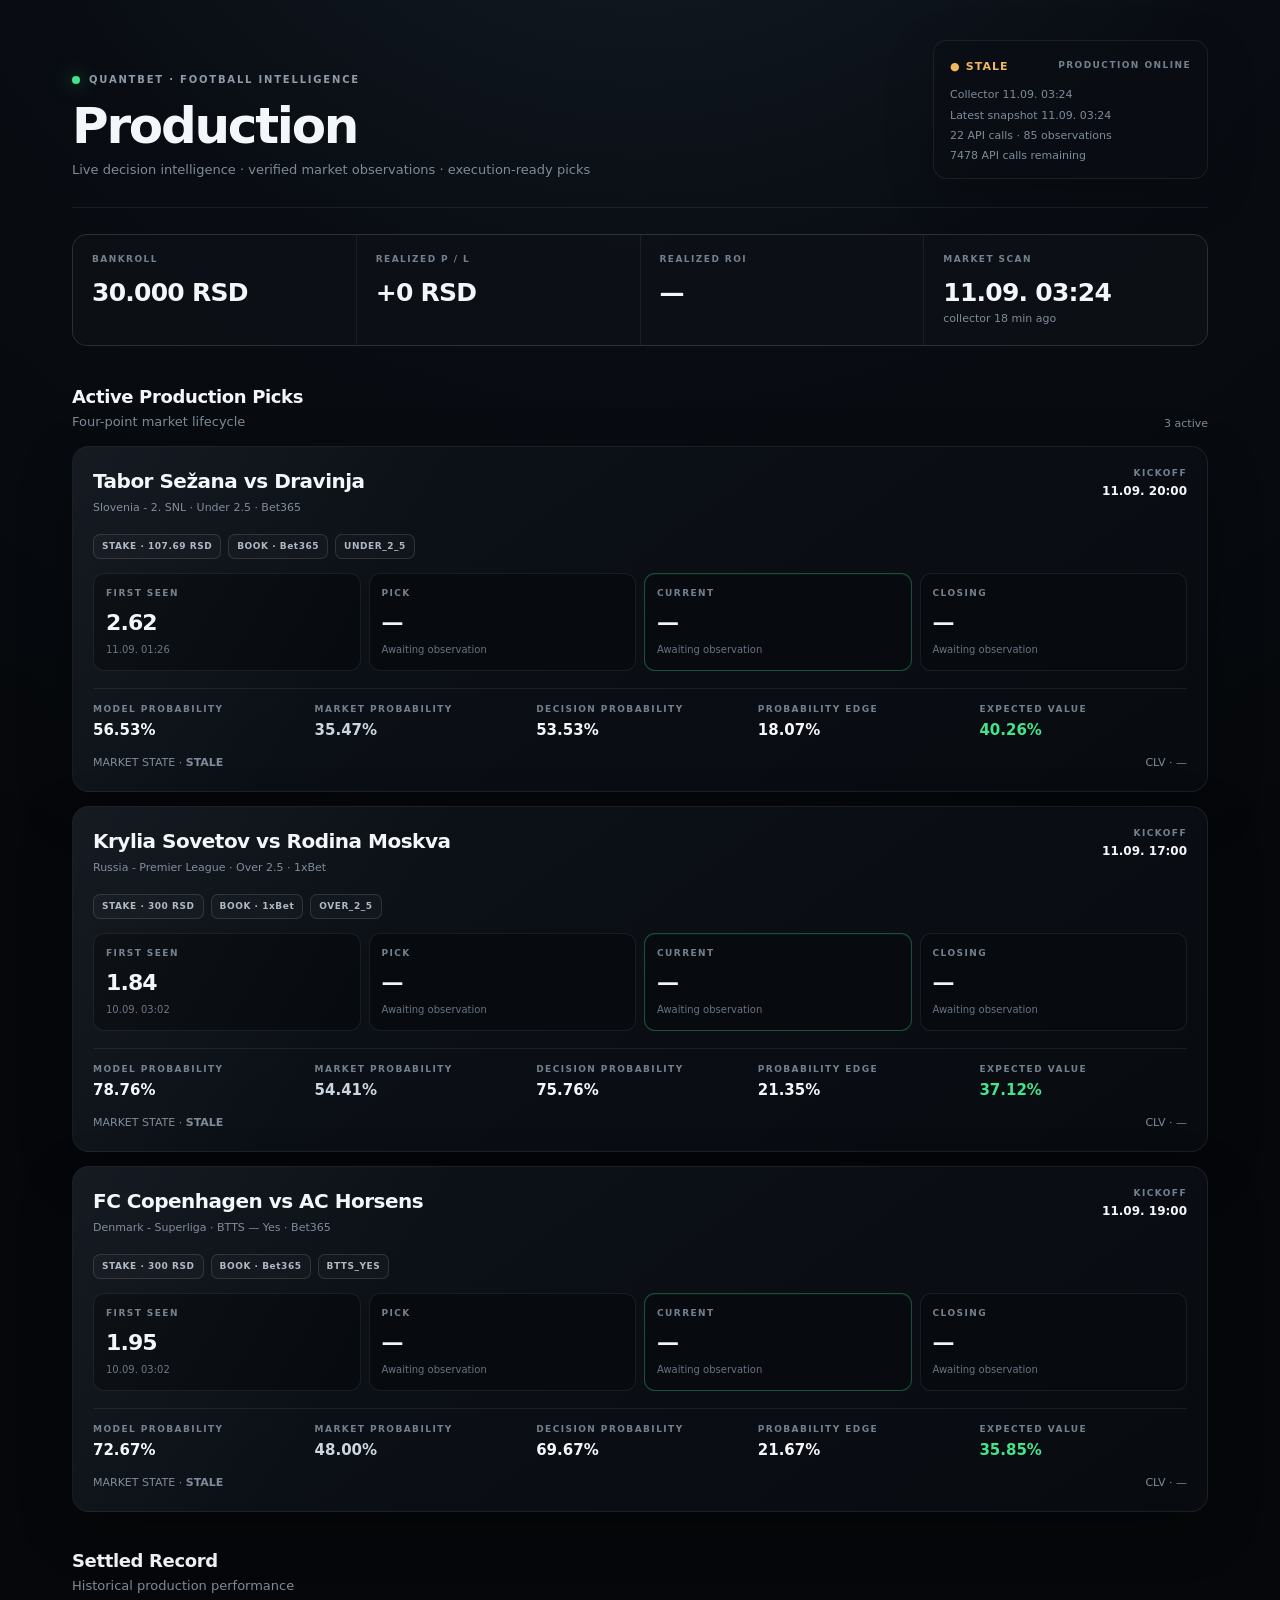
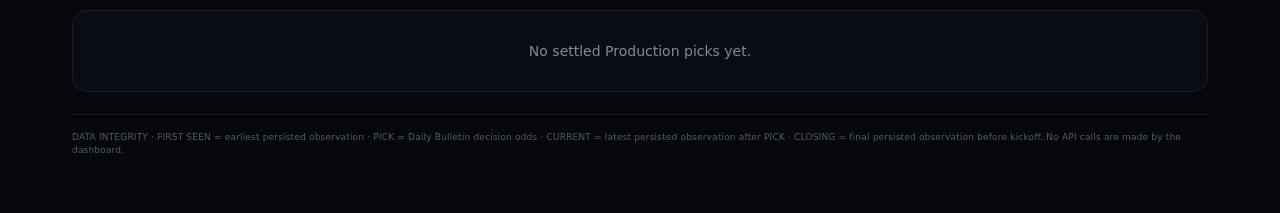
==== commit 3ffe72e4: "Fix Production metrics formatting and expose real market probability and EV" ====
--- a/index.html
+++ b/index.html
@@ -6,8 +6,8 @@
 <meta name="theme-color" content="#05070a">
 <title>QuantBet · Production Intelligence</title>
 <style>
-:root{--bg:#05070a;--panel:#0a0e14;--panel2:#0d1219;--line:rgba(255,255,255,.075);--line2:rgba(255,255,255,.12);--text:#f4f7fa;--muted:#7f8b99;--soft:#aeb8c4;--green:#42e58b;--amber:#f1b85b;--red:#ff6b6b;--accent:#dce7f3}
-*{box-sizing:border-box}html{background:var(--bg)}body{margin:0;background:radial-gradient(circle at 50% -20%,#17202b 0,#090d13 30%,var(--bg) 62%);color:var(--text);font:14px/1.45 Inter,ui-sans-serif,system-ui,-apple-system,BlinkMacSystemFont,"Segoe UI",sans-serif;min-height:100vh}main{width:min(1180px,100%);margin:auto;padding:32px 22px 56px}.top{display:flex;justify-content:space-between;align-items:flex-end;gap:28px;padding:8px 0 28px;border-bottom:1px solid var(--line)}.eyebrow{font-size:10px;font-weight:900;letter-spacing:.18em;color:#8e9aa8}.brandline{display:flex;align-items:center;gap:9px}.mark{width:8px;height:8px;border-radius:50%;background:var(--green);box-shadow:0 0 18px rgba(66,229,139,.55)}h1{font-size:clamp(32px,5vw,50px);letter-spacing:-.045em;line-height:1;margin:13px 0 10px;font-weight:850}.subtitle{color:var(--muted);font-size:13px}.monitor{min-width:275px;background:rgba(10,14,20,.72);border:1px solid var(--line);border-radius:14px;padding:14px 16px;box-shadow:0 14px 50px rgba(0,0,0,.2)}.status{display:flex;justify-content:space-between;align-items:center;margin-bottom:8px}.status b{font-size:11px;letter-spacing:.1em}.green{color:var(--green)}.amber{color:var(--amber)}.meta{color:var(--muted);font-size:11px}.kpis{display:grid;grid-template-columns:repeat(4,1fr);gap:1px;margin:26px 0 38px;background:var(--line);border:1px solid var(--line);border-radius:15px;overflow:hidden}.kpi{background:rgba(10,14,20,.84);padding:18px 19px;min-height:91px}.label{font-size:9px;font-weight:900;letter-spacing:.16em;color:#74808d}.value{font-size:25px;font-weight:800;letter-spacing:-.03em;margin-top:8px}.section{margin-top:36px}.section-head{display:flex;justify-content:space-between;align-items:end;margin-bottom:14px}.section h2{font-size:18px;letter-spacing:-.02em;margin:0 0 3px}.cards{display:grid;gap:14px}.card{position:relative;background:linear-gradient(145deg,rgba(14,19,27,.97),rgba(8,11,16,.98));border:1px solid var(--line);border-radius:17px;padding:20px;box-shadow:0 18px 55px rgba(0,0,0,.24)}.card:before{content:"";position:absolute;inset:0;border-radius:17px;pointer-events:none;background:linear-gradient(120deg,rgba(255,255,255,.035),transparent 30%)}.head{display:flex;justify-content:space-between;gap:20px}.match{font-size:20px;font-weight:850;letter-spacing:-.025em}.league{margin-top:4px;color:var(--muted);font-size:11px}.kick{text-align:right;white-space:nowrap}.kick b{display:block;color:var(--text);font-size:12px;margin-top:3px}.tags{display:flex;flex-wrap:wrap;gap:7px;margin-top:18px}.tag{border:1px solid var(--line2);background:rgba(255,255,255,.025);border-radius:7px;padding:5px 8px;color:#aeb8c4;font-size:9px;font-weight:850;letter-spacing:.06em}.stages{display:grid;grid-template-columns:repeat(4,1fr);gap:8px;margin-top:14px}.stage{background:#070a0f;border:1px solid var(--line);border-radius:11px;padding:13px 12px;min-width:0}.stage.current{border-color:rgba(66,229,139,.32);box-shadow:inset 0 1px 0 rgba(66,229,139,.06)}.stage b{display:block;font-size:22px;letter-spacing:-.04em;margin-top:7px}.stage small{display:block;margin-top:4px;color:#687483;font-size:10px}.metrics{display:grid;grid-template-columns:repeat(4,1fr);border-top:1px solid var(--line);margin-top:17px;padding-top:14px;gap:15px}.metric strong{display:block;font-size:14px;margin-top:4px}.footerline{display:flex;justify-content:space-between;gap:20px;margin-top:13px}.empty{text-align:center;color:var(--muted);padding:30px}.history{background:rgba(10,14,20,.8);border:1px solid var(--line);border-radius:15px;padding:0 18px}.history-row{display:grid;grid-template-columns:2.2fr 1fr 1fr 1fr 1fr 1fr;gap:12px;padding:15px 0;border-bottom:1px solid var(--line);align-items:center}.history-row:last-child{border-bottom:0}.history-row b{font-size:12px}.foot{margin-top:22px;padding-top:16px;border-top:1px solid var(--line);color:#4f5b68;font-size:9px;letter-spacing:.02em}@media(max-width:760px){main{padding:22px 13px 40px}.top{display:block;padding-bottom:22px}.monitor{min-width:0;margin-top:20px}.kpis{grid-template-columns:1fr 1fr;margin:18px 0 30px}.kpi{min-height:78px;padding:14px}.value{font-size:21px}.section{margin-top:28px}.card{padding:16px;border-radius:15px}.match{font-size:18px}.stages{grid-template-columns:1fr 1fr}.stage{padding:11px}.stage b{font-size:20px}.metrics{grid-template-columns:1fr 1fr;gap:12px}.history{padding:0 12px;overflow:hidden}.history-row{grid-template-columns:1.6fr 1fr 1fr;gap:8px;font-size:11px}.history-row>div:nth-child(4),.history-row>div:nth-child(5),.history-row>div:nth-child(6){display:none}.footerline{display:block}.footerline .meta{margin-top:5px}.kick{font-size:9px}.eyebrow{font-size:9px}}
+:root{--bg:#05070a;--panel:#0a0e14;--line:rgba(255,255,255,.075);--line2:rgba(255,255,255,.12);--text:#f4f7fa;--muted:#7f8b99;--green:#42e58b;--amber:#f1b85b}
+*{box-sizing:border-box}html{background:var(--bg)}body{margin:0;background:radial-gradient(circle at 50% -20%,#17202b 0,#090d13 30%,var(--bg) 62%);color:var(--text);font:14px/1.45 Inter,ui-sans-serif,system-ui,-apple-system,BlinkMacSystemFont,"Segoe UI",sans-serif;min-height:100vh}main{width:min(1180px,100%);margin:auto;padding:32px 22px 56px}.top{display:flex;justify-content:space-between;align-items:flex-end;gap:28px;padding:8px 0 28px;border-bottom:1px solid var(--line)}.eyebrow{font-size:10px;font-weight:900;letter-spacing:.18em;color:#8e9aa8}.brandline{display:flex;align-items:center;gap:9px}.mark{width:8px;height:8px;border-radius:50%;background:var(--green);box-shadow:0 0 18px rgba(66,229,139,.55)}h1{font-size:clamp(32px,5vw,50px);letter-spacing:-.045em;line-height:1;margin:13px 0 10px;font-weight:850}.subtitle{color:var(--muted);font-size:13px}.monitor{min-width:275px;background:rgba(10,14,20,.72);border:1px solid var(--line);border-radius:14px;padding:14px 16px;box-shadow:0 14px 50px rgba(0,0,0,.2)}.status{display:flex;justify-content:space-between;align-items:center;margin-bottom:8px}.status b{font-size:11px;letter-spacing:.1em}.green{color:var(--green)}.amber{color:var(--amber)}.meta{color:var(--muted);font-size:11px}.kpis{display:grid;grid-template-columns:repeat(4,1fr);gap:1px;margin:26px 0 38px;background:var(--line);border:1px solid var(--line);border-radius:15px;overflow:hidden}.kpi{background:rgba(10,14,20,.84);padding:18px 19px;min-height:91px}.label{font-size:9px;font-weight:900;letter-spacing:.16em;color:#74808d}.value{font-size:25px;font-weight:800;letter-spacing:-.03em;margin-top:8px}.section{margin-top:36px}.section-head{display:flex;justify-content:space-between;align-items:end;margin-bottom:14px}.section h2{font-size:18px;letter-spacing:-.02em;margin:0 0 3px}.cards{display:grid;gap:14px}.card{position:relative;background:linear-gradient(145deg,rgba(14,19,27,.97),rgba(8,11,16,.98));border:1px solid var(--line);border-radius:17px;padding:20px;box-shadow:0 18px 55px rgba(0,0,0,.24)}.card:before{content:"";position:absolute;inset:0;border-radius:17px;pointer-events:none;background:linear-gradient(120deg,rgba(255,255,255,.035),transparent 30%)}.head{display:flex;justify-content:space-between;gap:20px}.match{font-size:20px;font-weight:850;letter-spacing:-.025em}.league{margin-top:4px;color:var(--muted);font-size:11px}.kick{text-align:right;white-space:nowrap}.kick b{display:block;color:var(--text);font-size:12px;margin-top:3px}.tags{display:flex;flex-wrap:wrap;gap:7px;margin-top:18px}.tag{border:1px solid var(--line2);background:rgba(255,255,255,.025);border-radius:7px;padding:5px 8px;color:#aeb8c4;font-size:9px;font-weight:850;letter-spacing:.06em}.stages{display:grid;grid-template-columns:repeat(4,1fr);gap:8px;margin-top:14px}.stage{background:#070a0f;border:1px solid var(--line);border-radius:11px;padding:13px 12px;min-width:0}.stage.current{border-color:rgba(66,229,139,.32);box-shadow:inset 0 1px 0 rgba(66,229,139,.06)}.stage b{display:block;font-size:22px;letter-spacing:-.04em;margin-top:7px}.stage small{display:block;margin-top:4px;color:#687483;font-size:10px}.metrics{display:grid;grid-template-columns:repeat(5,1fr);border-top:1px solid var(--line);margin-top:17px;padding-top:14px;gap:14px}.metric strong{display:block;font-size:15px;margin-top:4px;white-space:nowrap}.metric.market strong{color:#cbd6e1}.metric.ev strong{color:var(--green)}.footerline{display:flex;justify-content:space-between;gap:20px;margin-top:13px}.empty{text-align:center;color:var(--muted);padding:30px}.history{background:rgba(10,14,20,.8);border:1px solid var(--line);border-radius:15px;padding:0 18px}.history-row{display:grid;grid-template-columns:2.2fr 1fr 1fr 1fr 1fr 1fr;gap:12px;padding:15px 0;border-bottom:1px solid var(--line);align-items:center}.history-row:last-child{border-bottom:0}.history-row b{font-size:12px}.foot{margin-top:22px;padding-top:16px;border-top:1px solid var(--line);color:#4f5b68;font-size:9px;letter-spacing:.02em}@media(max-width:900px){.metrics{grid-template-columns:repeat(5,minmax(0,1fr));gap:8px}.metric strong{font-size:13px}}@media(max-width:760px){main{padding:22px 13px 40px}.top{display:block;padding-bottom:22px}.monitor{min-width:0;margin-top:20px}.kpis{grid-template-columns:1fr 1fr;margin:18px 0 30px}.kpi{min-height:78px;padding:14px}.value{font-size:21px}.section{margin-top:28px}.card{padding:16px;border-radius:15px}.match{font-size:18px}.stages{grid-template-columns:1fr 1fr}.stage{padding:11px}.stage b{font-size:20px}.metrics{grid-template-columns:1fr 1fr;gap:12px}.metric strong{font-size:14px}.history{padding:0 12px;overflow:hidden}.history-row{grid-template-columns:1.6fr 1fr 1fr;gap:8px;font-size:11px}.history-row>div:nth-child(4),.history-row>div:nth-child(5),.history-row>div:nth-child(6){display:none}.footerline{display:block}.footerline .meta{margin-top:5px}.kick{font-size:9px}.eyebrow{font-size:9px}}
 </style>
 </head>
 <body><main>
@@ -19,11 +19,12 @@
 </main>
 <script>
 const esc=v=>String(v??'').replace(/[&<>"']/g,c=>({'&':'&amp;','<':'&lt;','>':'&gt;','"':'&quot;',"'":'&#39;'}[c]));
-const n=v=>v==null||v===''?'—':Number(v).toFixed(2);
+const odd=v=>v==null||v===''?'—':Number(v).toFixed(2);
+const pct=v=>v==null||v===''?'—':(Number(v)*100).toFixed(2)+'%';
 const dt=v=>{if(!v)return'—';const d=new Date(v);return Number.isNaN(d.getTime())?'—':new Intl.DateTimeFormat('sr-RS',{timeZone:'Europe/Belgrade',day:'2-digit',month:'2-digit',hour:'2-digit',minute:'2-digit',hour12:false}).format(d)};
-const obs=o=>o?`<b>${n(o.odd)}</b><small>${dt(o.captured_at)}</small>`:'<b>—</b><small>Awaiting observation</small>';
+const obs=o=>o?`<b>${odd(o.odd)}</b><small>${dt(o.captured_at)}</small>`:'<b>—</b><small>Awaiting observation</small>';
 function stage(label,o,cls=''){return `<div class="stage ${cls}"><div class="label">${label}</div>${obs(o)}</div>`}
-function card(x){const l=x.production_lifecycle||{},current=l.current||null;return `<article class="card"><div class="head"><div><div class="match">${esc(x.match||'Match')}</div><div class="league">${esc(x.league||'')} · ${esc(x.market_display||x.market||'')} · ${esc(x.bookmaker||'')}</div></div><div class="kick"><div class="label">KICKOFF</div><b>${dt(x.kickoff)}</b></div></div><div class="tags"><span class="tag">STAKE · ${esc(x.stake??'—')} RSD</span><span class="tag">BOOK · ${esc(x.bookmaker||'—')}</span><span class="tag">${esc(String(x.selection||x.market||'').toUpperCase())}</span></div><div class="stages">${stage('FIRST SEEN',l.first_seen)}${stage('PICK',l.pick)}${stage('CURRENT',current,'current')}${stage('CLOSING',l.closing)}</div><div class="metrics"><div class="metric"><div class="label">MODEL PROBABILITY</div><strong>${n(x.model_probability)}%</strong></div><div class="metric"><div class="label">DECISION PROBABILITY</div><strong>${n(x.decision_probability)}%</strong></div><div class="metric"><div class="label">PROBABILITY EDGE</div><strong>${x.probability_edge==null?'—':(Number(x.probability_edge)*100).toFixed(2)+'%'}</strong></div><div class="metric"><div class="label">EXPECTED VALUE</div><strong>${x.ev==null?'—':(Number(x.ev)*100).toFixed(2)+'%'}</strong></div></div><div class="footerline"><div class="meta">MARKET STATE · <b>${esc(l.live_state||'WAITING_FOR_POST_PICK')}</b>${l.current_age_minutes!=null?' · current '+Number(l.current_age_minutes).toFixed(1)+'m ago':''}</div><div class="meta">CLV · ${l.clv_odds_pct==null?'—':(Number(l.clv_odds_pct)*100).toFixed(2)+'%'}</div></div></article>`}
+function card(x){const l=x.production_lifecycle||{},current=l.current||null;return `<article class="card"><div class="head"><div><div class="match">${esc(x.match||'Match')}</div><div class="league">${esc(x.league||'')} · ${esc(x.market_display||x.market||'')} · ${esc(x.bookmaker||'')}</div></div><div class="kick"><div class="label">KICKOFF</div><b>${dt(x.kickoff)}</b></div></div><div class="tags"><span class="tag">STAKE · ${esc(x.stake??'—')} RSD</span><span class="tag">BOOK · ${esc(x.bookmaker||'—')}</span><span class="tag">${esc(String(x.selection||x.market||'').toUpperCase())}</span></div><div class="stages">${stage('FIRST SEEN',l.first_seen)}${stage('PICK',l.pick)}${stage('CURRENT',current,'current')}${stage('CLOSING',l.closing)}</div><div class="metrics"><div class="metric"><div class="label">MODEL PROBABILITY</div><strong>${pct(x.model_probability)}</strong></div><div class="metric market"><div class="label">MARKET PROBABILITY</div><strong>${pct(x.market_probability_devig)}</strong></div><div class="metric"><div class="label">DECISION PROBABILITY</div><strong>${pct(x.decision_probability)}</strong></div><div class="metric"><div class="label">PROBABILITY EDGE</div><strong>${pct(x.probability_edge)}</strong></div><div class="metric ev"><div class="label">EXPECTED VALUE</div><strong>${pct(x.expected_value)}</strong></div></div><div class="footerline"><div class="meta">MARKET STATE · <b>${esc(l.live_state||'WAITING_FOR_POST_PICK')}</b>${l.current_age_minutes!=null?' · current '+Number(l.current_age_minutes).toFixed(1)+'m ago':''}</div><div class="meta">CLV · ${l.clv_odds_pct==null?'—':(Number(l.clv_odds_pct)*100).toFixed(2)+'%'}</div></div></article>`}
 function historyRow(x){const l=x.production_lifecycle||{};return `<div class="history-row"><div><b>${esc(x.match||'Match')}</b><div class="meta">${dt(x.kickoff)}</div></div><div><span class="label">FIRST SEEN</span><br>${obs(l.first_seen)}</div><div><span class="label">PICK</span><br>${obs(l.pick)}</div><div><span class="label">CLOSING</span><br>${obs(l.closing)}</div><div>${esc(String(x.status||'—').toUpperCase())}</div><div>${Number(x.profit||0)>=0?'+':''}${Number(x.profit||0).toFixed(2)} RSD</div></div>`}
 async function load(){try{const r=await fetch('production_dashboard.json?t='+Date.now(),{cache:'no-store'});if(!r.ok)throw Error();const x=await r.json(),m=x.monitoring||{},settled=(x.history||[]).filter(z=>['WIN','LOSS'].includes(String(z.status||'').toUpperCase())),pnl=settled.reduce((a,z)=>a+Number(z.profit||0),0),staked=settled.reduce((a,z)=>a+Number(z.stake||0),0),age=m.collector_run_age_minutes;document.getElementById('bank').textContent=Number(x.initial_bank||0).toLocaleString('sr-RS')+' RSD';document.getElementById('pnl').textContent=(pnl>=0?'+':'')+pnl.toFixed(0)+' RSD';document.getElementById('roi').textContent=staked?(pnl/staked*100).toFixed(2)+'%':'—';document.getElementById('scan').textContent=m.last_odds_scan_at?dt(m.last_odds_scan_at):'NO SCAN';document.getElementById('scanAge').textContent=age==null?'—':'collector '+Math.round(age)+' min ago';const state=m.scan_state||'NO_RUN';document.getElementById('monitor').innerHTML=`<div class="status"><span class="${state==='FRESH'?'green':'amber'}"><b>● ${esc(state)}</b></span><span class="label">PRODUCTION ONLINE</span></div><span class="meta">Collector ${dt(m.last_collector_run_at)}<br>Latest snapshot ${dt(m.last_snapshot_at)}<br>${m.api_requests_last_scan??'—'} API calls · ${m.observations_last_scan??'—'} observations<br>${m.daily_budget_remaining??'—'} API calls remaining</span>`;const active=x.active||[];document.getElementById('activeCount').textContent=active.length+' active';document.getElementById('active').innerHTML=active.map(card).join('')||'<div class="card empty">No active Production picks.</div>';document.getElementById('history').innerHTML=(x.history||[]).map(historyRow).join('')||'<div class="empty">No settled Production picks yet.</div>'}catch(e){document.getElementById('monitor').innerHTML='<span class="amber"><b>● DASHBOARD ERROR</b></span><br><span class="meta">production_dashboard.json nije dostupan.</span>'}}
 load();setInterval(load,60000);
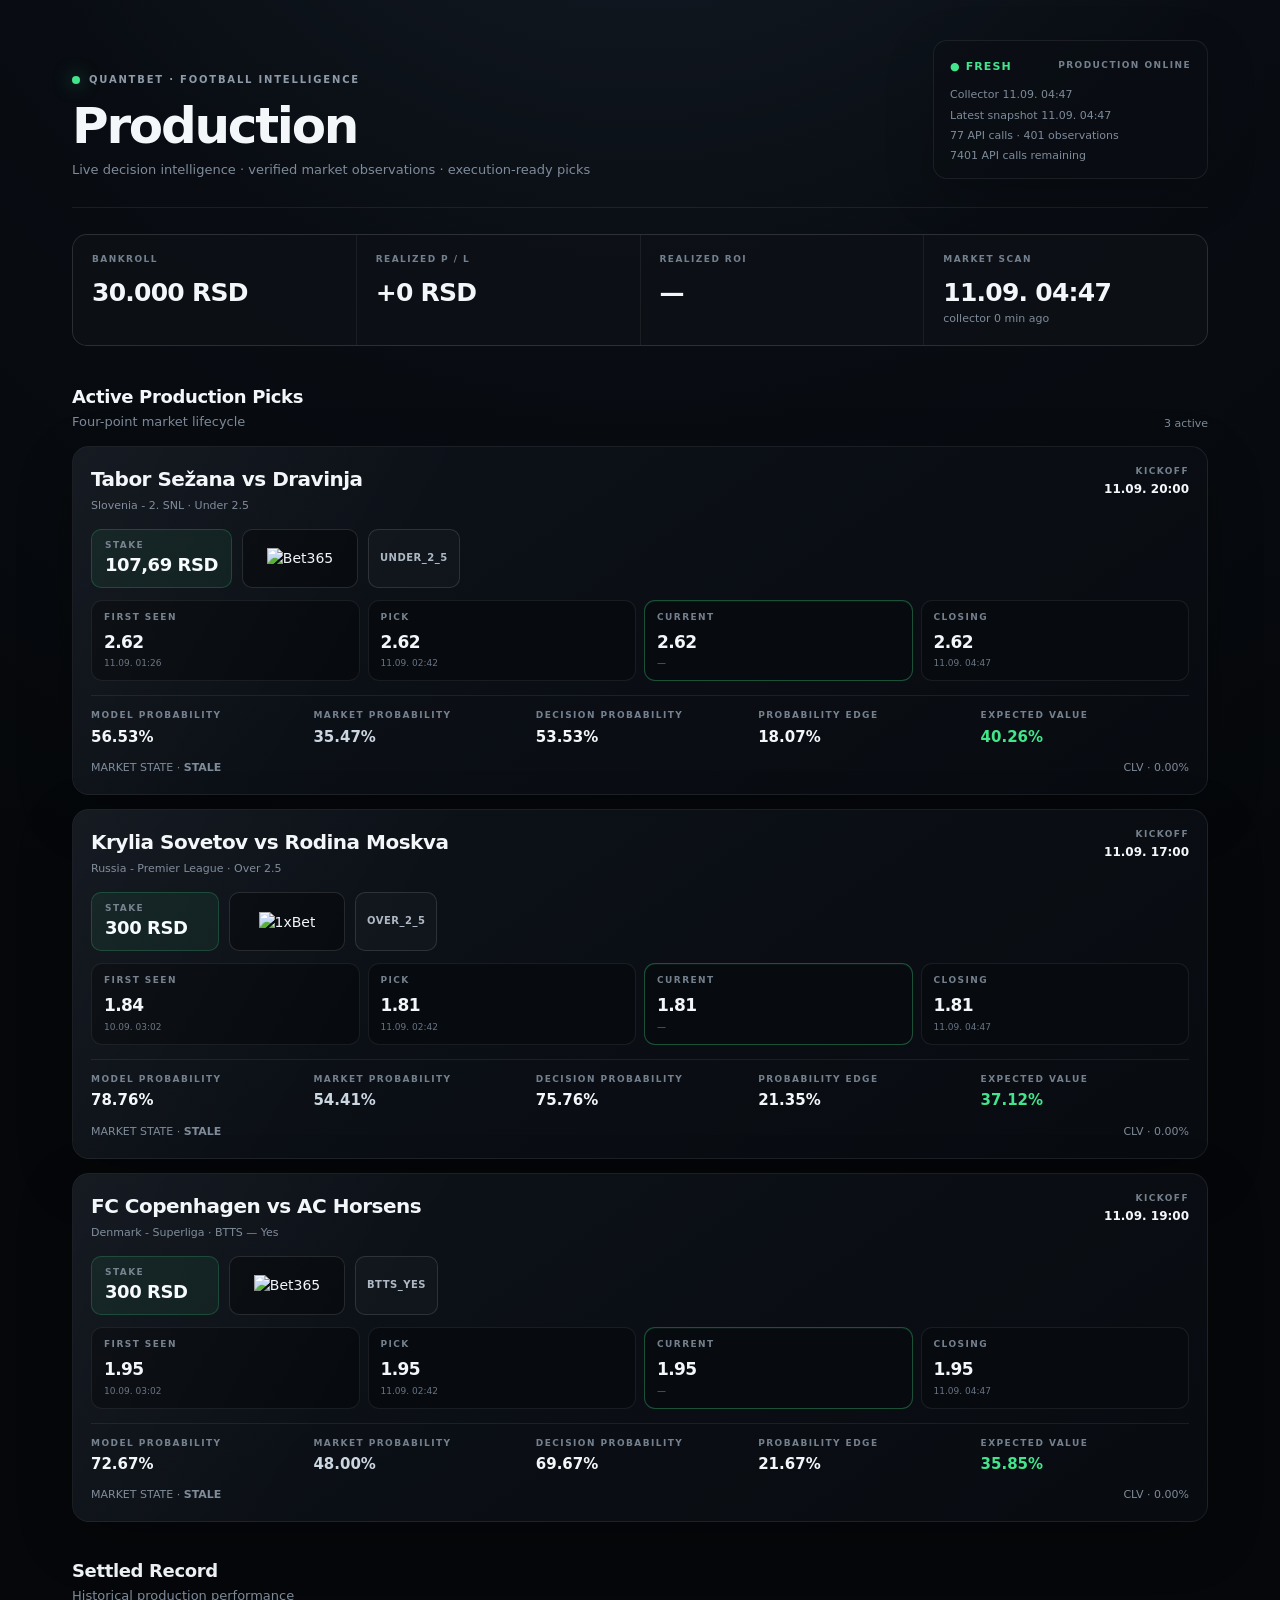
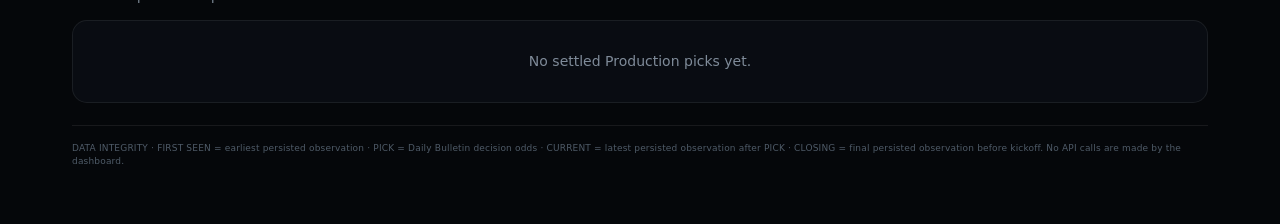
==== commit 921aae0d: "Refine Production pick cards for execution-first display" ====
--- a/index.html
+++ b/index.html
@@ -7,7 +7,7 @@
 <title>QuantBet · Production Intelligence</title>
 <style>
 :root{--bg:#05070a;--panel:#0a0e14;--line:rgba(255,255,255,.075);--line2:rgba(255,255,255,.12);--text:#f4f7fa;--muted:#7f8b99;--green:#42e58b;--amber:#f1b85b}
-*{box-sizing:border-box}html{background:var(--bg)}body{margin:0;background:radial-gradient(circle at 50% -20%,#17202b 0,#090d13 30%,var(--bg) 62%);color:var(--text);font:14px/1.45 Inter,ui-sans-serif,system-ui,-apple-system,BlinkMacSystemFont,"Segoe UI",sans-serif;min-height:100vh}main{width:min(1180px,100%);margin:auto;padding:32px 22px 56px}.top{display:flex;justify-content:space-between;align-items:flex-end;gap:28px;padding:8px 0 28px;border-bottom:1px solid var(--line)}.eyebrow{font-size:10px;font-weight:900;letter-spacing:.18em;color:#8e9aa8}.brandline{display:flex;align-items:center;gap:9px}.mark{width:8px;height:8px;border-radius:50%;background:var(--green);box-shadow:0 0 18px rgba(66,229,139,.55)}h1{font-size:clamp(32px,5vw,50px);letter-spacing:-.045em;line-height:1;margin:13px 0 10px;font-weight:850}.subtitle{color:var(--muted);font-size:13px}.monitor{min-width:275px;background:rgba(10,14,20,.72);border:1px solid var(--line);border-radius:14px;padding:14px 16px;box-shadow:0 14px 50px rgba(0,0,0,.2)}.status{display:flex;justify-content:space-between;align-items:center;margin-bottom:8px}.status b{font-size:11px;letter-spacing:.1em}.green{color:var(--green)}.amber{color:var(--amber)}.meta{color:var(--muted);font-size:11px}.kpis{display:grid;grid-template-columns:repeat(4,1fr);gap:1px;margin:26px 0 38px;background:var(--line);border:1px solid var(--line);border-radius:15px;overflow:hidden}.kpi{background:rgba(10,14,20,.84);padding:18px 19px;min-height:91px}.label{font-size:9px;font-weight:900;letter-spacing:.16em;color:#74808d}.value{font-size:25px;font-weight:800;letter-spacing:-.03em;margin-top:8px}.section{margin-top:36px}.section-head{display:flex;justify-content:space-between;align-items:end;margin-bottom:14px}.section h2{font-size:18px;letter-spacing:-.02em;margin:0 0 3px}.cards{display:grid;gap:14px}.card{position:relative;background:linear-gradient(145deg,rgba(14,19,27,.97),rgba(8,11,16,.98));border:1px solid var(--line);border-radius:17px;padding:20px;box-shadow:0 18px 55px rgba(0,0,0,.24)}.card:before{content:"";position:absolute;inset:0;border-radius:17px;pointer-events:none;background:linear-gradient(120deg,rgba(255,255,255,.035),transparent 30%)}.head{display:flex;justify-content:space-between;gap:20px}.match{font-size:20px;font-weight:850;letter-spacing:-.025em}.league{margin-top:4px;color:var(--muted);font-size:11px}.kick{text-align:right;white-space:nowrap}.kick b{display:block;color:var(--text);font-size:12px;margin-top:3px}.tags{display:flex;flex-wrap:wrap;gap:7px;margin-top:18px}.tag{border:1px solid var(--line2);background:rgba(255,255,255,.025);border-radius:7px;padding:5px 8px;color:#aeb8c4;font-size:9px;font-weight:850;letter-spacing:.06em}.stages{display:grid;grid-template-columns:repeat(4,1fr);gap:8px;margin-top:14px}.stage{background:#070a0f;border:1px solid var(--line);border-radius:11px;padding:13px 12px;min-width:0}.stage.current{border-color:rgba(66,229,139,.32);box-shadow:inset 0 1px 0 rgba(66,229,139,.06)}.stage b{display:block;font-size:22px;letter-spacing:-.04em;margin-top:7px}.stage small{display:block;margin-top:4px;color:#687483;font-size:10px}.metrics{display:grid;grid-template-columns:repeat(5,1fr);border-top:1px solid var(--line);margin-top:17px;padding-top:14px;gap:14px}.metric strong{display:block;font-size:15px;margin-top:4px;white-space:nowrap}.metric.market strong{color:#cbd6e1}.metric.ev strong{color:var(--green)}.footerline{display:flex;justify-content:space-between;gap:20px;margin-top:13px}.empty{text-align:center;color:var(--muted);padding:30px}.history{background:rgba(10,14,20,.8);border:1px solid var(--line);border-radius:15px;padding:0 18px}.history-row{display:grid;grid-template-columns:2.2fr 1fr 1fr 1fr 1fr 1fr;gap:12px;padding:15px 0;border-bottom:1px solid var(--line);align-items:center}.history-row:last-child{border-bottom:0}.history-row b{font-size:12px}.foot{margin-top:22px;padding-top:16px;border-top:1px solid var(--line);color:#4f5b68;font-size:9px;letter-spacing:.02em}@media(max-width:900px){.metrics{grid-template-columns:repeat(5,minmax(0,1fr));gap:8px}.metric strong{font-size:13px}}@media(max-width:760px){main{padding:22px 13px 40px}.top{display:block;padding-bottom:22px}.monitor{min-width:0;margin-top:20px}.kpis{grid-template-columns:1fr 1fr;margin:18px 0 30px}.kpi{min-height:78px;padding:14px}.value{font-size:21px}.section{margin-top:28px}.card{padding:16px;border-radius:15px}.match{font-size:18px}.stages{grid-template-columns:1fr 1fr}.stage{padding:11px}.stage b{font-size:20px}.metrics{grid-template-columns:1fr 1fr;gap:12px}.metric strong{font-size:14px}.history{padding:0 12px;overflow:hidden}.history-row{grid-template-columns:1.6fr 1fr 1fr;gap:8px;font-size:11px}.history-row>div:nth-child(4),.history-row>div:nth-child(5),.history-row>div:nth-child(6){display:none}.footerline{display:block}.footerline .meta{margin-top:5px}.kick{font-size:9px}.eyebrow{font-size:9px}}
+*{box-sizing:border-box}html{background:var(--bg)}body{margin:0;background:radial-gradient(circle at 50% -20%,#17202b 0,#090d13 30%,var(--bg) 62%);color:var(--text);font:14px/1.45 Inter,ui-sans-serif,system-ui,-apple-system,BlinkMacSystemFont,"Segoe UI",sans-serif;min-height:100vh}main{width:min(1180px,100%);margin:auto;padding:32px 22px 56px}.top{display:flex;justify-content:space-between;align-items:flex-end;gap:28px;padding:8px 0 28px;border-bottom:1px solid var(--line)}.eyebrow{font-size:10px;font-weight:900;letter-spacing:.18em;color:#8e9aa8}.brandline{display:flex;align-items:center;gap:9px}.mark{width:8px;height:8px;border-radius:50%;background:var(--green);box-shadow:0 0 18px rgba(66,229,139,.55)}h1{font-size:clamp(32px,5vw,50px);letter-spacing:-.045em;line-height:1;margin:13px 0 10px;font-weight:850}.subtitle{color:var(--muted);font-size:13px}.monitor{min-width:275px;background:rgba(10,14,20,.72);border:1px solid var(--line);border-radius:14px;padding:14px 16px;box-shadow:0 14px 50px rgba(0,0,0,.2)}.status{display:flex;justify-content:space-between;align-items:center;margin-bottom:8px}.status b{font-size:11px;letter-spacing:.1em}.green{color:var(--green)}.amber{color:var(--amber)}.meta{color:var(--muted);font-size:11px}.kpis{display:grid;grid-template-columns:repeat(4,1fr);gap:1px;margin:26px 0 38px;background:var(--line);border:1px solid var(--line);border-radius:15px;overflow:hidden}.kpi{background:rgba(10,14,20,.84);padding:18px 19px;min-height:91px}.label{font-size:9px;font-weight:900;letter-spacing:.16em;color:#74808d}.value{font-size:25px;font-weight:800;letter-spacing:-.03em;margin-top:8px}.section{margin-top:36px}.section-head{display:flex;justify-content:space-between;align-items:end;margin-bottom:14px}.section h2{font-size:18px;letter-spacing:-.02em;margin:0 0 3px}.cards{display:grid;gap:14px}.card{position:relative;background:linear-gradient(145deg,rgba(14,19,27,.97),rgba(8,11,16,.98));border:1px solid var(--line);border-radius:17px;padding:18px;box-shadow:0 18px 55px rgba(0,0,0,.24)}.card:before{content:"";position:absolute;inset:0;border-radius:17px;pointer-events:none;background:linear-gradient(120deg,rgba(255,255,255,.035),transparent 30%)}.head{display:flex;justify-content:space-between;gap:20px}.match{font-size:20px;font-weight:850;letter-spacing:-.025em}.league{margin-top:4px;color:var(--muted);font-size:11px}.kick{text-align:right;white-space:nowrap}.kick b{display:block;color:var(--text);font-size:12px;margin-top:3px}.execution{display:flex;align-items:stretch;gap:10px;margin-top:15px}.exec-stake{display:flex;flex-direction:column;justify-content:center;min-width:128px;padding:9px 13px;background:rgba(66,229,139,.065);border:1px solid rgba(66,229,139,.20);border-radius:10px}.exec-stake strong{font-size:18px;letter-spacing:-.025em;color:#f7fbff}.book{display:flex;align-items:center;justify-content:center;min-width:116px;padding:8px 12px;background:#070a0f;border:1px solid var(--line2);border-radius:10px}.book img{display:block;max-width:94px;max-height:27px;width:auto;height:auto;object-fit:contain}.market-tag{display:flex;align-items:center;padding:0 11px;border:1px solid var(--line2);background:rgba(255,255,255,.025);border-radius:10px;color:#aeb8c4;font-size:10px;font-weight:850;letter-spacing:.05em}.stages{display:grid;grid-template-columns:repeat(4,1fr);gap:8px;margin-top:12px}.stage{background:#070a0f;border:1px solid var(--line);border-radius:11px;padding:10px 12px;min-width:0}.stage.current{border-color:rgba(66,229,139,.32);box-shadow:inset 0 1px 0 rgba(66,229,139,.06)}.stage b{display:block;font-size:17px;letter-spacing:-.035em;margin-top:6px}.stage small{display:block;margin-top:3px;color:#687483;font-size:9px}.metrics{display:grid;grid-template-columns:repeat(5,1fr);border-top:1px solid var(--line);margin-top:14px;padding-top:13px;gap:14px}.metric strong{display:block;font-size:15px;margin-top:4px;white-space:nowrap}.metric.market strong{color:#cbd6e1}.metric.ev strong{color:var(--green)}.footerline{display:flex;justify-content:space-between;gap:20px;margin-top:12px}.empty{text-align:center;color:var(--muted);padding:30px}.history{background:rgba(10,14,20,.8);border:1px solid var(--line);border-radius:15px;padding:0 18px}.history-row{display:grid;grid-template-columns:2.2fr 1fr 1fr 1fr 1fr 1fr;gap:12px;padding:15px 0;border-bottom:1px solid var(--line);align-items:center}.history-row:last-child{border-bottom:0}.history-row b{font-size:12px}.foot{margin-top:22px;padding-top:16px;border-top:1px solid var(--line);color:#4f5b68;font-size:9px;letter-spacing:.02em}@media(max-width:900px){.metrics{grid-template-columns:repeat(5,minmax(0,1fr));gap:8px}.metric strong{font-size:13px}}@media(max-width:760px){main{padding:22px 13px 40px}.top{display:block;padding-bottom:22px}.monitor{min-width:0;margin-top:20px}.kpis{grid-template-columns:1fr 1fr;margin:18px 0 30px}.kpi{min-height:78px;padding:14px}.value{font-size:21px}.section{margin-top:28px}.card{padding:14px;border-radius:15px}.match{font-size:18px}.execution{gap:7px;margin-top:13px}.exec-stake{min-width:112px;padding:8px 10px}.exec-stake strong{font-size:16px}.book{min-width:96px;padding:7px 9px}.book img{max-width:78px;max-height:23px}.market-tag{font-size:9px;padding:0 8px}.stages{grid-template-columns:1fr 1fr;gap:7px}.stage{padding:9px 10px}.stage b{font-size:16px}.metrics{grid-template-columns:1fr 1fr;gap:11px}.metric strong{font-size:14px}.history{padding:0 12px;overflow:hidden}.history-row{grid-template-columns:1.6fr 1fr 1fr;gap:8px;font-size:11px}.history-row>div:nth-child(4),.history-row>div:nth-child(5),.history-row>div:nth-child(6){display:none}.footerline{display:block}.footerline .meta{margin-top:5px}.kick{font-size:9px}.eyebrow{font-size:9px}}
 </style>
 </head>
 <body><main>
@@ -24,7 +24,8 @@
 const dt=v=>{if(!v)return'—';const d=new Date(v);return Number.isNaN(d.getTime())?'—':new Intl.DateTimeFormat('sr-RS',{timeZone:'Europe/Belgrade',day:'2-digit',month:'2-digit',hour:'2-digit',minute:'2-digit',hour12:false}).format(d)};
 const obs=o=>o?`<b>${odd(o.odd)}</b><small>${dt(o.captured_at)}</small>`:'<b>—</b><small>Awaiting observation</small>';
 function stage(label,o,cls=''){return `<div class="stage ${cls}"><div class="label">${label}</div>${obs(o)}</div>`}
-function card(x){const l=x.production_lifecycle||{},current=l.current||null;return `<article class="card"><div class="head"><div><div class="match">${esc(x.match||'Match')}</div><div class="league">${esc(x.league||'')} · ${esc(x.market_display||x.market||'')} · ${esc(x.bookmaker||'')}</div></div><div class="kick"><div class="label">KICKOFF</div><b>${dt(x.kickoff)}</b></div></div><div class="tags"><span class="tag">STAKE · ${esc(x.stake??'—')} RSD</span><span class="tag">BOOK · ${esc(x.bookmaker||'—')}</span><span class="tag">${esc(String(x.selection||x.market||'').toUpperCase())}</span></div><div class="stages">${stage('FIRST SEEN',l.first_seen)}${stage('PICK',l.pick)}${stage('CURRENT',current,'current')}${stage('CLOSING',l.closing)}</div><div class="metrics"><div class="metric"><div class="label">MODEL PROBABILITY</div><strong>${pct(x.model_probability)}</strong></div><div class="metric market"><div class="label">MARKET PROBABILITY</div><strong>${pct(x.market_probability_devig)}</strong></div><div class="metric"><div class="label">DECISION PROBABILITY</div><strong>${pct(x.decision_probability)}</strong></div><div class="metric"><div class="label">PROBABILITY EDGE</div><strong>${pct(x.probability_edge)}</strong></div><div class="metric ev"><div class="label">EXPECTED VALUE</div><strong>${pct(x.expected_value)}</strong></div></div><div class="footerline"><div class="meta">MARKET STATE · <b>${esc(l.live_state||'WAITING_FOR_POST_PICK')}</b>${l.current_age_minutes!=null?' · current '+Number(l.current_age_minutes).toFixed(1)+'m ago':''}</div><div class="meta">CLV · ${l.clv_odds_pct==null?'—':(Number(l.clv_odds_pct)*100).toFixed(2)+'%'}</div></div></article>`}
+function bookmakerLogo(name){const n=String(name||'').toLowerCase();if(n.includes('bet365'))return '<img src="https://upload.wikimedia.org/wikipedia/commons/d/dc/Bet365_Logo.svg" alt="Bet365" loading="lazy">';if(n.includes('1xbet')||n.includes('1xbet'))return '<img src="https://upload.wikimedia.org/wikipedia/commons/8/88/1xbetlogo.png" alt="1xBet" loading="lazy">';return `<span class="meta">${esc(name||'—')}</span>`}
+function card(x){const l=x.production_lifecycle||{},current=l.current||null;return `<article class="card"><div class="head"><div><div class="match">${esc(x.match||'Match')}</div><div class="league">${esc(x.league||'')} · ${esc(x.market_display||x.market||'')}</div></div><div class="kick"><div class="label">KICKOFF</div><b>${dt(x.kickoff)}</b></div></div><div class="execution"><div class="exec-stake"><div class="label">STAKE</div><strong>${Number(x.stake??0).toLocaleString('sr-RS')} RSD</strong></div><div class="book">${bookmakerLogo(x.bookmaker)}</div><div class="market-tag">${esc(String(x.selection||x.market||'').toUpperCase())}</div></div><div class="stages">${stage('FIRST SEEN',l.first_seen)}${stage('PICK',l.pick)}${stage('CURRENT',current,'current')}${stage('CLOSING',l.closing)}</div><div class="metrics"><div class="metric"><div class="label">MODEL PROBABILITY</div><strong>${pct(x.model_probability)}</strong></div><div class="metric market"><div class="label">MARKET PROBABILITY</div><strong>${pct(x.market_probability_devig)}</strong></div><div class="metric"><div class="label">DECISION PROBABILITY</div><strong>${pct(x.decision_probability)}</strong></div><div class="metric"><div class="label">PROBABILITY EDGE</div><strong>${pct(x.probability_edge)}</strong></div><div class="metric ev"><div class="label">EXPECTED VALUE</div><strong>${pct(x.expected_value)}</strong></div></div><div class="footerline"><div class="meta">MARKET STATE · <b>${esc(l.live_state||'WAITING_FOR_POST_PICK')}</b>${l.current_age_minutes!=null?' · current '+Number(l.current_age_minutes).toFixed(1)+'m ago':''}</div><div class="meta">CLV · ${l.clv_odds_pct==null?'—':(Number(l.clv_odds_pct)*100).toFixed(2)+'%'}</div></div></article>`}
 function historyRow(x){const l=x.production_lifecycle||{};return `<div class="history-row"><div><b>${esc(x.match||'Match')}</b><div class="meta">${dt(x.kickoff)}</div></div><div><span class="label">FIRST SEEN</span><br>${obs(l.first_seen)}</div><div><span class="label">PICK</span><br>${obs(l.pick)}</div><div><span class="label">CLOSING</span><br>${obs(l.closing)}</div><div>${esc(String(x.status||'—').toUpperCase())}</div><div>${Number(x.profit||0)>=0?'+':''}${Number(x.profit||0).toFixed(2)} RSD</div></div>`}
 async function load(){try{const r=await fetch('production_dashboard.json?t='+Date.now(),{cache:'no-store'});if(!r.ok)throw Error();const x=await r.json(),m=x.monitoring||{},settled=(x.history||[]).filter(z=>['WIN','LOSS'].includes(String(z.status||'').toUpperCase())),pnl=settled.reduce((a,z)=>a+Number(z.profit||0),0),staked=settled.reduce((a,z)=>a+Number(z.stake||0),0),age=m.collector_run_age_minutes;document.getElementById('bank').textContent=Number(x.initial_bank||0).toLocaleString('sr-RS')+' RSD';document.getElementById('pnl').textContent=(pnl>=0?'+':'')+pnl.toFixed(0)+' RSD';document.getElementById('roi').textContent=staked?(pnl/staked*100).toFixed(2)+'%':'—';document.getElementById('scan').textContent=m.last_odds_scan_at?dt(m.last_odds_scan_at):'NO SCAN';document.getElementById('scanAge').textContent=age==null?'—':'collector '+Math.round(age)+' min ago';const state=m.scan_state||'NO_RUN';document.getElementById('monitor').innerHTML=`<div class="status"><span class="${state==='FRESH'?'green':'amber'}"><b>● ${esc(state)}</b></span><span class="label">PRODUCTION ONLINE</span></div><span class="meta">Collector ${dt(m.last_collector_run_at)}<br>Latest snapshot ${dt(m.last_snapshot_at)}<br>${m.api_requests_last_scan??'—'} API calls · ${m.observations_last_scan??'—'} observations<br>${m.daily_budget_remaining??'—'} API calls remaining</span>`;const active=x.active||[];document.getElementById('activeCount').textContent=active.length+' active';document.getElementById('active').innerHTML=active.map(card).join('')||'<div class="card empty">No active Production picks.</div>';document.getElementById('history').innerHTML=(x.history||[]).map(historyRow).join('')||'<div class="empty">No settled Production picks yet.</div>'}catch(e){document.getElementById('monitor').innerHTML='<span class="amber"><b>● DASHBOARD ERROR</b></span><br><span class="meta">production_dashboard.json nije dostupan.</span>'}}
 load();setInterval(load,60000);
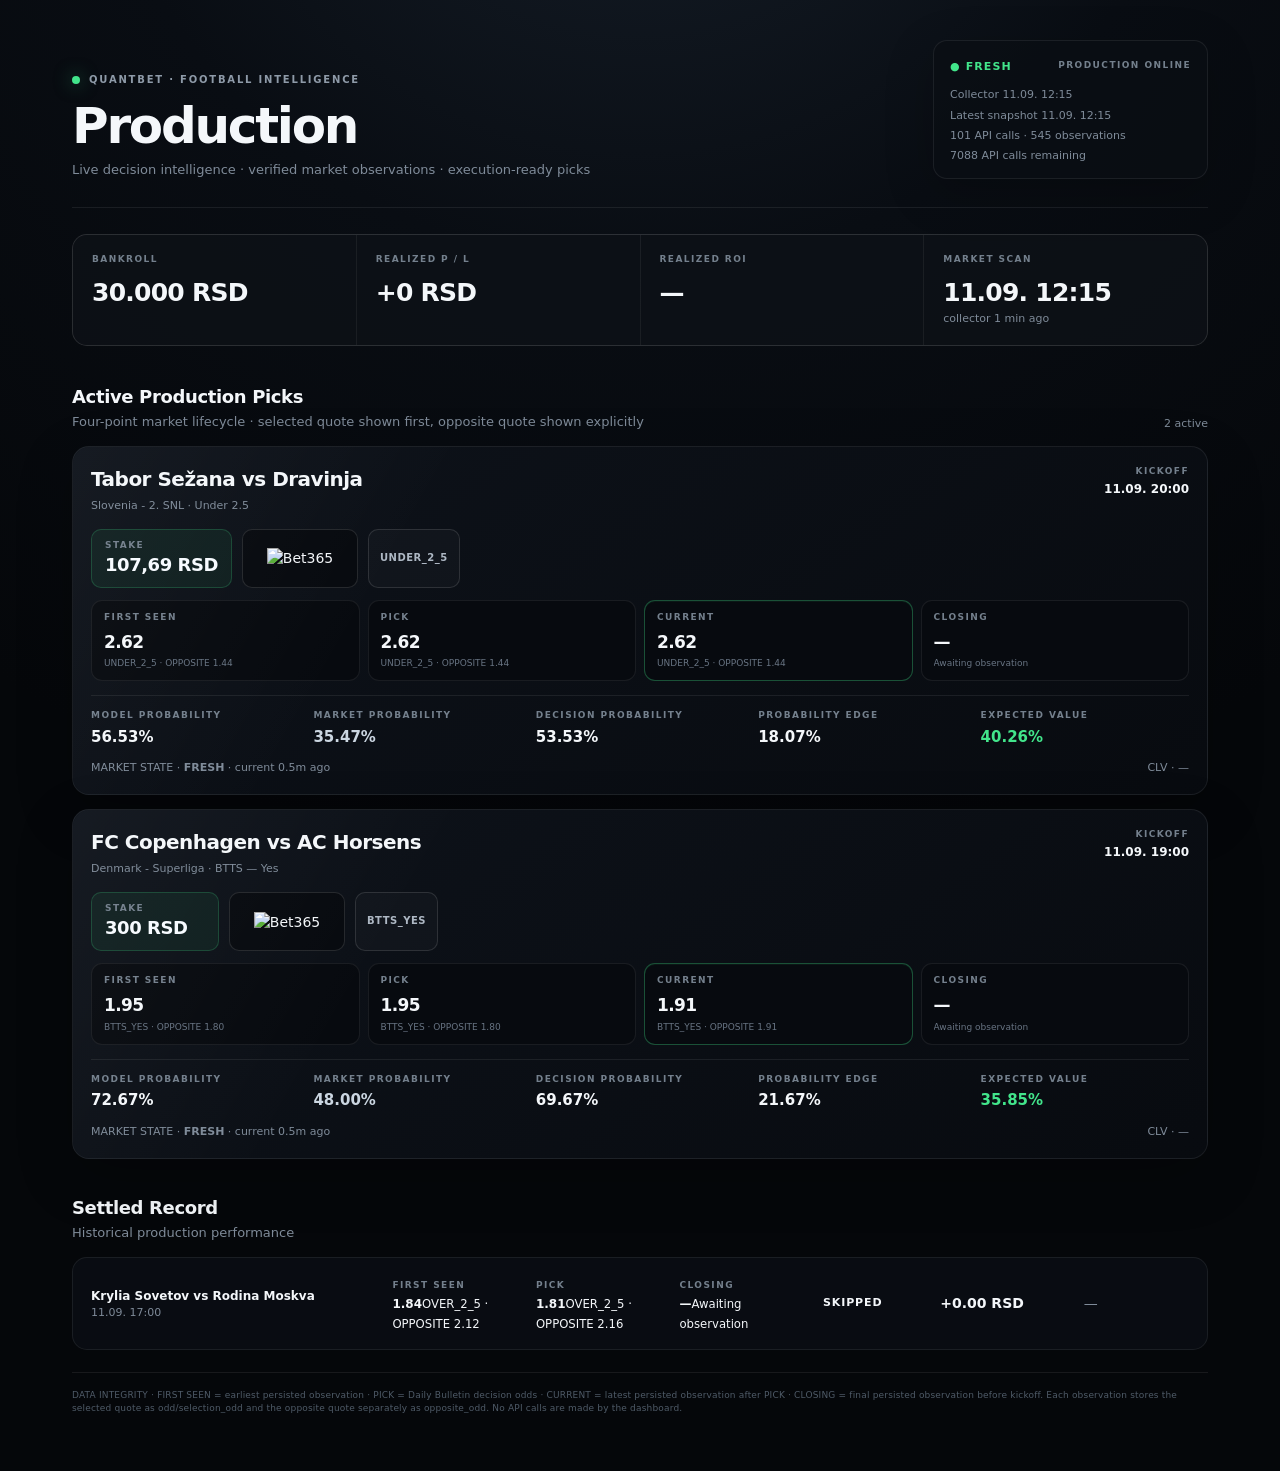
==== commit b543cff9: "Make selected and opposite odds explicit in dashboard" ====
--- a/index.html
+++ b/index.html
@@ -6,27 +6,27 @@
 <meta name="theme-color" content="#05070a">
 <title>QuantBet · Production Intelligence</title>
 <style>
-:root{--bg:#05070a;--panel:#0a0e14;--line:rgba(255,255,255,.075);--line2:rgba(255,255,255,.12);--text:#f4f7fa;--muted:#7f8b99;--green:#42e58b;--amber:#f1b85b}
-*{box-sizing:border-box}html{background:var(--bg)}body{margin:0;background:radial-gradient(circle at 50% -20%,#17202b 0,#090d13 30%,var(--bg) 62%);color:var(--text);font:14px/1.45 Inter,ui-sans-serif,system-ui,-apple-system,BlinkMacSystemFont,"Segoe UI",sans-serif;min-height:100vh}main{width:min(1180px,100%);margin:auto;padding:32px 22px 56px}.top{display:flex;justify-content:space-between;align-items:flex-end;gap:28px;padding:8px 0 28px;border-bottom:1px solid var(--line)}.eyebrow{font-size:10px;font-weight:900;letter-spacing:.18em;color:#8e9aa8}.brandline{display:flex;align-items:center;gap:9px}.mark{width:8px;height:8px;border-radius:50%;background:var(--green);box-shadow:0 0 18px rgba(66,229,139,.55)}h1{font-size:clamp(32px,5vw,50px);letter-spacing:-.045em;line-height:1;margin:13px 0 10px;font-weight:850}.subtitle{color:var(--muted);font-size:13px}.monitor{min-width:275px;background:rgba(10,14,20,.72);border:1px solid var(--line);border-radius:14px;padding:14px 16px;box-shadow:0 14px 50px rgba(0,0,0,.2)}.status{display:flex;justify-content:space-between;align-items:center;margin-bottom:8px}.status b{font-size:11px;letter-spacing:.1em}.green{color:var(--green)}.amber{color:var(--amber)}.meta{color:var(--muted);font-size:11px}.kpis{display:grid;grid-template-columns:repeat(4,1fr);gap:1px;margin:26px 0 38px;background:var(--line);border:1px solid var(--line);border-radius:15px;overflow:hidden}.kpi{background:rgba(10,14,20,.84);padding:18px 19px;min-height:91px}.label{font-size:9px;font-weight:900;letter-spacing:.16em;color:#74808d}.value{font-size:25px;font-weight:800;letter-spacing:-.03em;margin-top:8px}.section{margin-top:36px}.section-head{display:flex;justify-content:space-between;align-items:end;margin-bottom:14px}.section h2{font-size:18px;letter-spacing:-.02em;margin:0 0 3px}.cards{display:grid;gap:14px}.card{position:relative;background:linear-gradient(145deg,rgba(14,19,27,.97),rgba(8,11,16,.98));border:1px solid var(--line);border-radius:17px;padding:18px;box-shadow:0 18px 55px rgba(0,0,0,.24)}.card:before{content:"";position:absolute;inset:0;border-radius:17px;pointer-events:none;background:linear-gradient(120deg,rgba(255,255,255,.035),transparent 30%)}.head{display:flex;justify-content:space-between;gap:20px}.match{font-size:20px;font-weight:850;letter-spacing:-.025em}.league{margin-top:4px;color:var(--muted);font-size:11px}.kick{text-align:right;white-space:nowrap}.kick b{display:block;color:var(--text);font-size:12px;margin-top:3px}.execution{display:flex;align-items:stretch;gap:10px;margin-top:15px}.exec-stake{display:flex;flex-direction:column;justify-content:center;min-width:128px;padding:9px 13px;background:rgba(66,229,139,.065);border:1px solid rgba(66,229,139,.20);border-radius:10px}.exec-stake strong{font-size:18px;letter-spacing:-.025em;color:#f7fbff}.book{display:flex;align-items:center;justify-content:center;min-width:116px;padding:8px 12px;background:#070a0f;border:1px solid var(--line2);border-radius:10px}.book img{display:block;max-width:94px;max-height:27px;width:auto;height:auto;object-fit:contain}.market-tag{display:flex;align-items:center;padding:0 11px;border:1px solid var(--line2);background:rgba(255,255,255,.025);border-radius:10px;color:#aeb8c4;font-size:10px;font-weight:850;letter-spacing:.05em}.stages{display:grid;grid-template-columns:repeat(4,1fr);gap:8px;margin-top:12px}.stage{background:#070a0f;border:1px solid var(--line);border-radius:11px;padding:10px 12px;min-width:0}.stage.current{border-color:rgba(66,229,139,.32);box-shadow:inset 0 1px 0 rgba(66,229,139,.06)}.stage b{display:block;font-size:17px;letter-spacing:-.035em;margin-top:6px}.stage small{display:block;margin-top:3px;color:#687483;font-size:9px}.metrics{display:grid;grid-template-columns:repeat(5,1fr);border-top:1px solid var(--line);margin-top:14px;padding-top:13px;gap:14px}.metric strong{display:block;font-size:15px;margin-top:4px;white-space:nowrap}.metric.market strong{color:#cbd6e1}.metric.ev strong{color:var(--green)}.footerline{display:flex;justify-content:space-between;gap:20px;margin-top:12px}.empty{text-align:center;color:var(--muted);padding:30px}.history{background:rgba(10,14,20,.8);border:1px solid var(--line);border-radius:15px;padding:0 18px}.history-row{display:grid;grid-template-columns:2.2fr 1fr 1fr 1fr 1fr 1fr;gap:12px;padding:15px 0;border-bottom:1px solid var(--line);align-items:center}.history-row:last-child{border-bottom:0}.history-row b{font-size:12px}.foot{margin-top:22px;padding-top:16px;border-top:1px solid var(--line);color:#4f5b68;font-size:9px;letter-spacing:.02em}@media(max-width:900px){.metrics{grid-template-columns:repeat(5,minmax(0,1fr));gap:8px}.metric strong{font-size:13px}}@media(max-width:760px){main{padding:22px 13px 40px}.top{display:block;padding-bottom:22px}.monitor{min-width:0;margin-top:20px}.kpis{grid-template-columns:1fr 1fr;margin:18px 0 30px}.kpi{min-height:78px;padding:14px}.value{font-size:21px}.section{margin-top:28px}.card{padding:14px;border-radius:15px}.match{font-size:18px}.execution{gap:7px;margin-top:13px}.exec-stake{min-width:112px;padding:8px 10px}.exec-stake strong{font-size:16px}.book{min-width:96px;padding:7px 9px}.book img{max-width:78px;max-height:23px}.market-tag{font-size:9px;padding:0 8px}.stages{grid-template-columns:1fr 1fr;gap:7px}.stage{padding:9px 10px}.stage b{font-size:16px}.metrics{grid-template-columns:1fr 1fr;gap:11px}.metric strong{font-size:14px}.history{padding:0 12px;overflow:hidden}.history-row{grid-template-columns:1.6fr 1fr 1fr;gap:8px;font-size:11px}.history-row>div:nth-child(4),.history-row>div:nth-child(5),.history-row>div:nth-child(6){display:none}.footerline{display:block}.footerline .meta{margin-top:5px}.kick{font-size:9px}.eyebrow{font-size:9px}}
+:root{--bg:#05070a;--panel:#0a0e14;--line:rgba(255,255,255,.075);--line2:rgba(255,255,255,.12);--text:#f4f7fa;--muted:#7f8b99;--green:#42e58b;--red:#ff5f67;--amber:#f1b85b}
+*{box-sizing:border-box}html{background:var(--bg)}body{margin:0;background:radial-gradient(circle at 50% -20%,#17202b 0,#090d13 30%,var(--bg) 62%);color:var(--text);font:14px/1.45 Inter,ui-sans-serif,system-ui,-apple-system,BlinkMacSystemFont,"Segoe UI",sans-serif;min-height:100vh}main{width:min(1180px,100%);margin:auto;padding:32px 22px 56px}.top{display:flex;justify-content:space-between;align-items:flex-end;gap:28px;padding:8px 0 28px;border-bottom:1px solid var(--line)}.eyebrow{font-size:10px;font-weight:900;letter-spacing:.18em;color:#8e9aa8}.brandline{display:flex;align-items:center;gap:9px}.mark{width:8px;height:8px;border-radius:50%;background:var(--green);box-shadow:0 0 18px rgba(66,229,139,.55)}h1{font-size:clamp(32px,5vw,50px);letter-spacing:-.045em;line-height:1;margin:13px 0 10px;font-weight:850}.subtitle{color:var(--muted);font-size:13px}.monitor{min-width:275px;background:rgba(10,14,20,.72);border:1px solid var(--line);border-radius:14px;padding:14px 16px;box-shadow:0 14px 50px rgba(0,0,0,.2)}.status{display:flex;justify-content:space-between;align-items:center;margin-bottom:8px}.status b{font-size:11px;letter-spacing:.1em}.green{color:var(--green)}.amber{color:var(--amber)}.red{color:var(--red)}.meta{color:var(--muted);font-size:11px}.kpis{display:grid;grid-template-columns:repeat(4,1fr);gap:1px;margin:26px 0 38px;background:var(--line);border:1px solid var(--line);border-radius:15px;overflow:hidden}.kpi{background:rgba(10,14,20,.84);padding:18px 19px;min-height:91px}.label{font-size:9px;font-weight:900;letter-spacing:.16em;color:#74808d}.value{font-size:25px;font-weight:800;letter-spacing:-.03em;margin-top:8px}.section{margin-top:36px}.section-head{display:flex;justify-content:space-between;align-items:end;margin-bottom:14px}.section h2{font-size:18px;letter-spacing:-.02em;margin:0 0 3px}.cards{display:grid;gap:14px}.card{position:relative;background:linear-gradient(145deg,rgba(14,19,27,.97),rgba(8,11,16,.98));border:1px solid var(--line);border-radius:17px;padding:18px;box-shadow:0 18px 55px rgba(0,0,0,.24)}.card:before{content:"";position:absolute;inset:0;border-radius:17px;pointer-events:none;background:linear-gradient(120deg,rgba(255,255,255,.035),transparent 30%)}.head{display:flex;justify-content:space-between;gap:20px}.match{font-size:20px;font-weight:850;letter-spacing:-.025em}.league{margin-top:4px;color:var(--muted);font-size:11px}.kick{text-align:right;white-space:nowrap}.kick b{display:block;color:var(--text);font-size:12px;margin-top:3px}.execution{display:flex;align-items:stretch;gap:10px;margin-top:15px}.exec-stake{display:flex;flex-direction:column;justify-content:center;min-width:128px;padding:9px 13px;background:rgba(66,229,139,.065);border:1px solid rgba(66,229,139,.20);border-radius:10px}.exec-stake strong{font-size:18px;letter-spacing:-.025em;color:#f7fbff}.book{display:flex;align-items:center;justify-content:center;min-width:116px;padding:8px 12px;background:#070a0f;border:1px solid var(--line2);border-radius:10px}.book img{display:block;max-width:94px;max-height:27px;width:auto;height:auto;object-fit:contain}.market-tag{display:flex;align-items:center;padding:0 11px;border:1px solid var(--line2);background:rgba(255,255,255,.025);border-radius:10px;color:#aeb8c4;font-size:10px;font-weight:850;letter-spacing:.05em}.stages{display:grid;grid-template-columns:repeat(4,1fr);gap:8px;margin-top:12px}.stage{background:#070a0f;border:1px solid var(--line);border-radius:11px;padding:10px 12px;min-width:0}.stage.current{border-color:rgba(66,229,139,.32);box-shadow:inset 0 1px 0 rgba(66,229,139,.06)}.stage b{display:block;font-size:17px;letter-spacing:-.035em;margin-top:6px}.stage small{display:block;margin-top:3px;color:#687483;font-size:9px;white-space:nowrap;overflow:hidden;text-overflow:ellipsis}.metrics{display:grid;grid-template-columns:repeat(5,1fr);border-top:1px solid var(--line);margin-top:14px;padding-top:13px;gap:14px}.metric strong{display:block;font-size:15px;margin-top:4px;white-space:nowrap}.metric.market strong{color:#cbd6e1}.metric.ev strong{color:var(--green)}.footerline{display:flex;justify-content:space-between;gap:20px;margin-top:12px}.empty{text-align:center;color:var(--muted);padding:30px}.history{background:rgba(10,14,20,.8);border:1px solid var(--line);border-radius:15px;padding:0 18px}.history-row{display:grid;grid-template-columns:2.2fr 1fr 1fr 1fr .8fr 1fr .8fr;gap:12px;padding:15px 0;border-bottom:1px solid var(--line);align-items:center}.history-row:last-child{border-bottom:0}.history-row b{font-size:12px}.history-result{font-size:11px;font-weight:900;letter-spacing:.08em}.history-result.win,.history-profit.win,.history-clv.positive{color:var(--green)}.history-result.loss,.history-profit.loss,.history-clv.negative{color:var(--red)}.history-clv.neutral{color:var(--muted)}.history-profit{font-weight:800}.foot{margin-top:22px;padding-top:16px;border-top:1px solid var(--line);color:#4f5b68;font-size:9px;letter-spacing:.02em}@media(max-width:900px){.metrics{grid-template-columns:repeat(5,minmax(0,1fr));gap:8px}.metric strong{font-size:13px}}@media(max-width:760px){main{padding:22px 13px 40px}.top{display:block;padding-bottom:22px}.monitor{min-width:0;margin-top:20px}.kpis{grid-template-columns:1fr 1fr;margin:18px 0 30px}.kpi{min-height:78px;padding:14px}.value{font-size:21px}.section{margin-top:28px}.card{padding:14px;border-radius:15px}.match{font-size:18px}.execution{gap:7px;margin-top:13px}.exec-stake{min-width:112px;padding:8px 10px}.exec-stake strong{font-size:16px}.book{min-width:96px;padding:7px 9px}.book img{max-width:78px;max-height:23px}.market-tag{font-size:9px;padding:0 8px}.stages{grid-template-columns:1fr 1fr;gap:7px}.stage{padding:9px 10px}.stage b{font-size:16px}.metrics{grid-template-columns:1fr 1fr;gap:11px}.metric strong{font-size:14px}.history{padding:0 12px;overflow:hidden}.history-row{grid-template-columns:1.7fr .8fr .8fr;gap:8px;font-size:11px}.history-row>div:nth-child(2),.history-row>div:nth-child(3),.history-row>div:nth-child(4),.history-row>div:nth-child(6){display:none}.history-row>div:nth-child(5),.history-row>div:nth-child(7){display:block}.history-row>div:nth-child(5):before{content:'RESULT ';font-size:8px;font-weight:900;letter-spacing:.12em;color:#74808d}.history-row>div:nth-child(7):before{content:'CLV ';font-size:8px;font-weight:900;letter-spacing:.12em;color:#74808d}.footerline{display:block}.footerline .meta{margin-top:5px}.kick{font-size:9px}.eyebrow{font-size:9px}}
 </style>
 </head>
 <body><main>
 <header class="top"><div><div class="brandline"><span class="mark"></span><div class="eyebrow">QUANTBET · FOOTBALL INTELLIGENCE</div></div><h1>Production</h1><div class="subtitle">Live decision intelligence · verified market observations · execution-ready picks</div></div><div id="monitor" class="monitor">Loading…</div></header>
 <section class="kpis"><div class="kpi"><div class="label">BANKROLL</div><div class="value" id="bank">—</div></div><div class="kpi"><div class="label">REALIZED P / L</div><div class="value" id="pnl">—</div></div><div class="kpi"><div class="label">REALIZED ROI</div><div class="value" id="roi">—</div></div><div class="kpi"><div class="label">MARKET SCAN</div><div class="value" id="scan">—</div><div class="meta" id="scanAge">—</div></div></section>
-<section class="section"><div class="section-head"><div><h2>Active Production Picks</h2><div class="subtitle">Four-point market lifecycle</div></div><div class="meta" id="activeCount"></div></div><div id="active" class="cards"></div></section>
+<section class="section"><div class="section-head"><div><h2>Active Production Picks</h2><div class="subtitle">Four-point market lifecycle · selected quote shown first, opposite quote shown explicitly</div></div><div class="meta" id="activeCount"></div></div><div id="active" class="cards"></div></section>
 <section class="section"><div class="section-head"><div><h2>Settled Record</h2><div class="subtitle">Historical production performance</div></div></div><div id="history" class="history"></div></section>
-<div class="foot">DATA INTEGRITY · FIRST SEEN = earliest persisted observation · PICK = Daily Bulletin decision odds · CURRENT = latest persisted observation after PICK · CLOSING = final persisted observation before kickoff. No API calls are made by the dashboard.</div>
+<div class="foot">DATA INTEGRITY · FIRST SEEN = earliest persisted observation · PICK = Daily Bulletin decision odds · CURRENT = latest persisted observation after PICK · CLOSING = final persisted observation before kickoff. Each observation stores the selected quote as odd/selection_odd and the opposite quote separately as opposite_odd. No API calls are made by the dashboard.</div>
 </main>
 <script>
 const esc=v=>String(v??'').replace(/[&<>"']/g,c=>({'&':'&amp;','<':'&lt;','>':'&gt;','"':'&quot;',"'":'&#39;'}[c]));
 const odd=v=>v==null||v===''?'—':Number(v).toFixed(2);
 const pct=v=>v==null||v===''?'—':(Number(v)*100).toFixed(2)+'%';
 const dt=v=>{if(!v)return'—';const d=new Date(v);return Number.isNaN(d.getTime())?'—':new Intl.DateTimeFormat('sr-RS',{timeZone:'Europe/Belgrade',day:'2-digit',month:'2-digit',hour:'2-digit',minute:'2-digit',hour12:false}).format(d)};
-const obs=o=>o?`<b>${odd(o.odd)}</b><small>${dt(o.captured_at)}</small>`:'<b>—</b><small>Awaiting observation</small>';
+const obs=o=>{if(!o)return'<b>—</b><small>Awaiting observation</small>';const selected=o.selected_selection||o.selection||'SELECTED';const opposite=o.opposite_selection||'OPPOSITE';return `<b>${odd(o.selection_odd??o.odd)}</b><small>${esc(selected)} · ${esc(opposite)} ${odd(o.opposite_odd)}</small>`};
 function stage(label,o,cls=''){return `<div class="stage ${cls}"><div class="label">${label}</div>${obs(o)}</div>`}
-function bookmakerLogo(name){const n=String(name||'').toLowerCase();if(n.includes('bet365'))return '<img src="https://upload.wikimedia.org/wikipedia/commons/d/dc/Bet365_Logo.svg" alt="Bet365" loading="lazy">';if(n.includes('1xbet')||n.includes('1xbet'))return '<img src="https://upload.wikimedia.org/wikipedia/commons/8/88/1xbetlogo.png" alt="1xBet" loading="lazy">';return `<span class="meta">${esc(name||'—')}</span>`}
+function bookmakerLogo(name){const n=String(name||'').toLowerCase();if(n.includes('bet365'))return '<img src="https://upload.wikimedia.org/wikipedia/commons/d/dc/Bet365_Logo.svg" alt="Bet365" loading="lazy">';if(n.includes('1xbet'))return '<img src="https://upload.wikimedia.org/wikipedia/commons/8/88/1xbetlogo.png" alt="1xBet" loading="lazy">';return `<span class="meta">${esc(name||'—')}</span>`}
 function card(x){const l=x.production_lifecycle||{},current=l.current||null;return `<article class="card"><div class="head"><div><div class="match">${esc(x.match||'Match')}</div><div class="league">${esc(x.league||'')} · ${esc(x.market_display||x.market||'')}</div></div><div class="kick"><div class="label">KICKOFF</div><b>${dt(x.kickoff)}</b></div></div><div class="execution"><div class="exec-stake"><div class="label">STAKE</div><strong>${Number(x.stake??0).toLocaleString('sr-RS')} RSD</strong></div><div class="book">${bookmakerLogo(x.bookmaker)}</div><div class="market-tag">${esc(String(x.selection||x.market||'').toUpperCase())}</div></div><div class="stages">${stage('FIRST SEEN',l.first_seen)}${stage('PICK',l.pick)}${stage('CURRENT',current,'current')}${stage('CLOSING',l.closing)}</div><div class="metrics"><div class="metric"><div class="label">MODEL PROBABILITY</div><strong>${pct(x.model_probability)}</strong></div><div class="metric market"><div class="label">MARKET PROBABILITY</div><strong>${pct(x.market_probability_devig)}</strong></div><div class="metric"><div class="label">DECISION PROBABILITY</div><strong>${pct(x.decision_probability)}</strong></div><div class="metric"><div class="label">PROBABILITY EDGE</div><strong>${pct(x.probability_edge)}</strong></div><div class="metric ev"><div class="label">EXPECTED VALUE</div><strong>${pct(x.expected_value)}</strong></div></div><div class="footerline"><div class="meta">MARKET STATE · <b>${esc(l.live_state||'WAITING_FOR_POST_PICK')}</b>${l.current_age_minutes!=null?' · current '+Number(l.current_age_minutes).toFixed(1)+'m ago':''}</div><div class="meta">CLV · ${l.clv_odds_pct==null?'—':(Number(l.clv_odds_pct)*100).toFixed(2)+'%'}</div></div></article>`}
-function historyRow(x){const l=x.production_lifecycle||{};return `<div class="history-row"><div><b>${esc(x.match||'Match')}</b><div class="meta">${dt(x.kickoff)}</div></div><div><span class="label">FIRST SEEN</span><br>${obs(l.first_seen)}</div><div><span class="label">PICK</span><br>${obs(l.pick)}</div><div><span class="label">CLOSING</span><br>${obs(l.closing)}</div><div>${esc(String(x.status||'—').toUpperCase())}</div><div>${Number(x.profit||0)>=0?'+':''}${Number(x.profit||0).toFixed(2)} RSD</div></div>`}
+function historyRow(x){const l=x.production_lifecycle||{},status=String(x.status||'').toUpperCase(),profit=Number(x.profit||0),clv=l.clv_odds_pct,clvClass=clv==null?'neutral':Number(clv)>0?'positive':Number(clv)<0?'negative':'neutral',resultClass=status==='WIN'?'win':status==='LOSS'?'loss':'';return `<div class="history-row"><div><b>${esc(x.match||'Match')}</b><div class="meta">${dt(x.kickoff)}</div></div><div><span class="label">FIRST SEEN</span><br>${obs(l.first_seen)}</div><div><span class="label">PICK</span><br>${obs(l.pick)}</div><div><span class="label">CLOSING</span><br>${obs(l.closing)}</div><div class="history-result ${resultClass}">${esc(status||'—')}</div><div class="history-profit ${resultClass}">${profit>=0?'+':''}${profit.toFixed(2)} RSD</div><div class="history-clv ${clvClass}">${clv==null?'—':(Number(clv)*100).toFixed(2)+'%'}</div></div>`}
 async function load(){try{const r=await fetch('production_dashboard.json?t='+Date.now(),{cache:'no-store'});if(!r.ok)throw Error();const x=await r.json(),m=x.monitoring||{},settled=(x.history||[]).filter(z=>['WIN','LOSS'].includes(String(z.status||'').toUpperCase())),pnl=settled.reduce((a,z)=>a+Number(z.profit||0),0),staked=settled.reduce((a,z)=>a+Number(z.stake||0),0),age=m.collector_run_age_minutes;document.getElementById('bank').textContent=Number(x.initial_bank||0).toLocaleString('sr-RS')+' RSD';document.getElementById('pnl').textContent=(pnl>=0?'+':'')+pnl.toFixed(0)+' RSD';document.getElementById('roi').textContent=staked?(pnl/staked*100).toFixed(2)+'%':'—';document.getElementById('scan').textContent=m.last_odds_scan_at?dt(m.last_odds_scan_at):'NO SCAN';document.getElementById('scanAge').textContent=age==null?'—':'collector '+Math.round(age)+' min ago';const state=m.scan_state||'NO_RUN';document.getElementById('monitor').innerHTML=`<div class="status"><span class="${state==='FRESH'?'green':'amber'}"><b>● ${esc(state)}</b></span><span class="label">PRODUCTION ONLINE</span></div><span class="meta">Collector ${dt(m.last_collector_run_at)}<br>Latest snapshot ${dt(m.last_snapshot_at)}<br>${m.api_requests_last_scan??'—'} API calls · ${m.observations_last_scan??'—'} observations<br>${m.daily_budget_remaining??'—'} API calls remaining</span>`;const active=x.active||[];document.getElementById('activeCount').textContent=active.length+' active';document.getElementById('active').innerHTML=active.map(card).join('')||'<div class="card empty">No active Production picks.</div>';document.getElementById('history').innerHTML=(x.history||[]).map(historyRow).join('')||'<div class="empty">No settled Production picks yet.</div>'}catch(e){document.getElementById('monitor').innerHTML='<span class="amber"><b>● DASHBOARD ERROR</b></span><br><span class="meta">production_dashboard.json nije dostupan.</span>'}}
 load();setInterval(load,60000);
 </script></body></html>
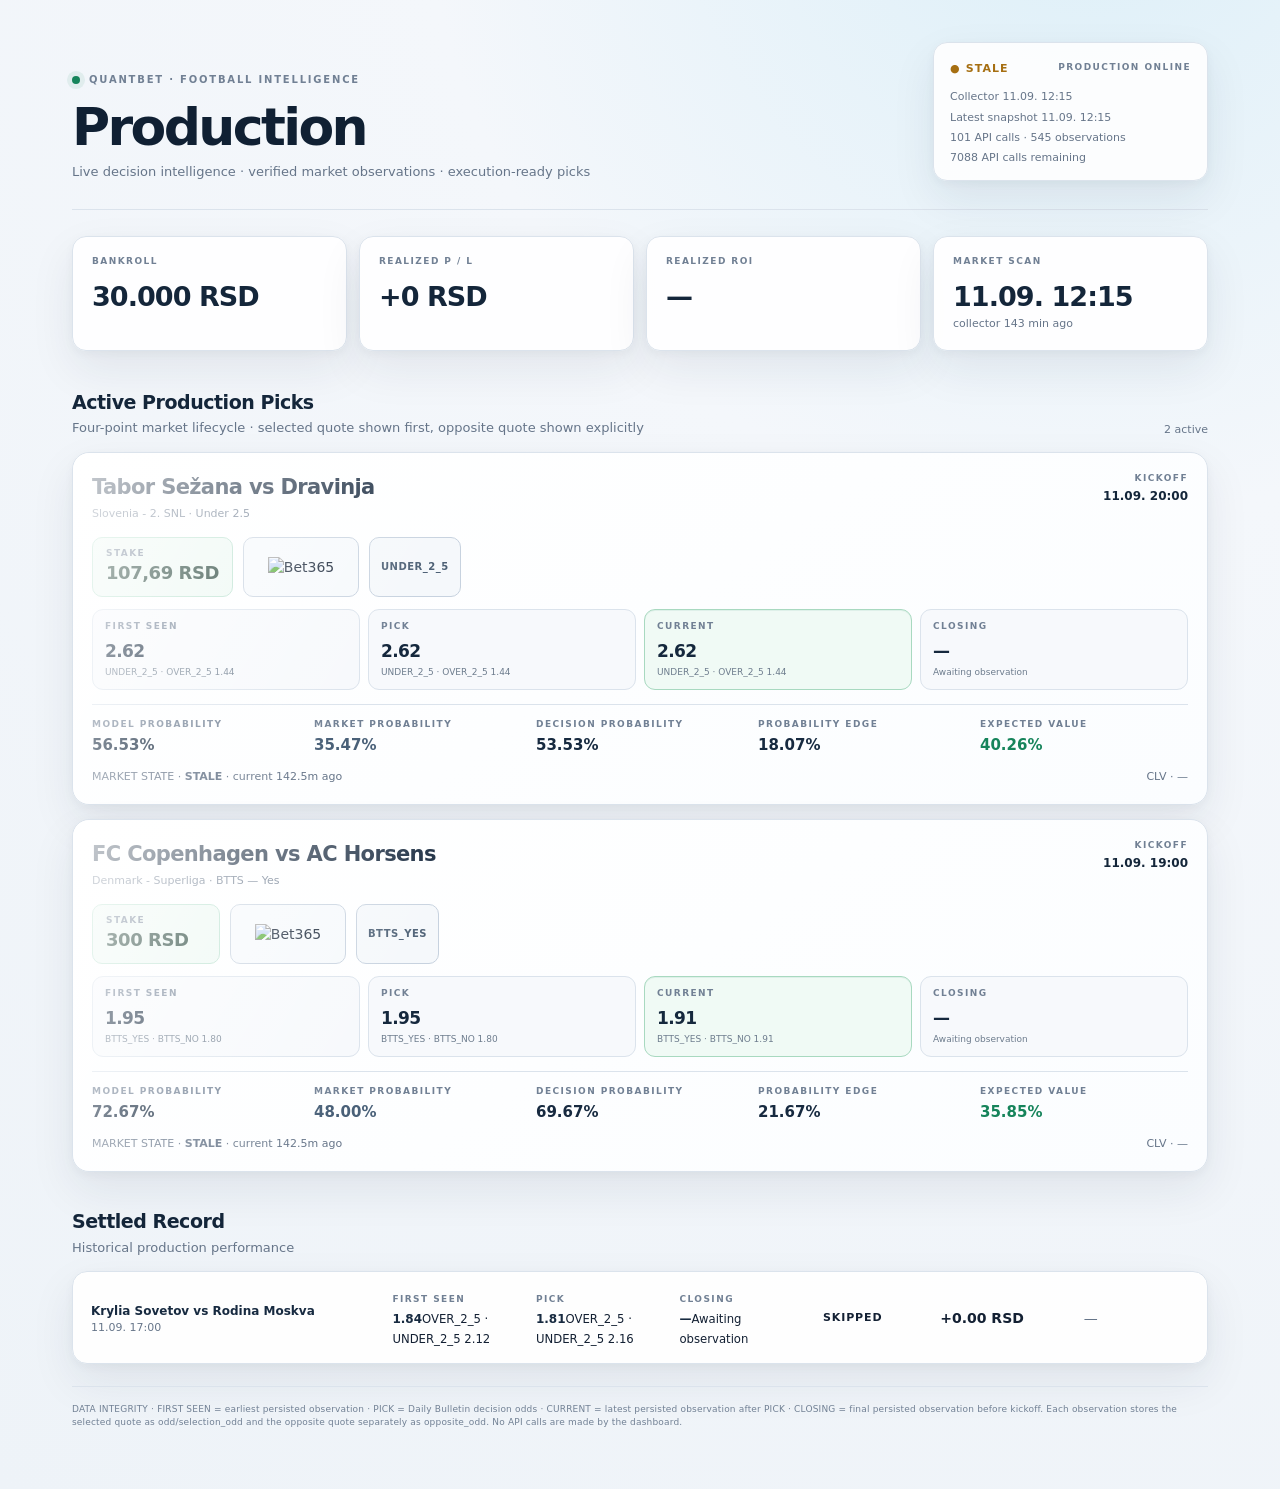
==== commit 89d15ee5: "Visual-only redesign of Production dashboard" ====
--- a/index.html
+++ b/index.html
@@ -3,11 +3,11 @@
 <head>
 <meta charset="utf-8">
 <meta name="viewport" content="width=device-width,initial-scale=1,viewport-fit=cover">
-<meta name="theme-color" content="#05070a">
+<meta name="theme-color" content="#f4f7fb">
 <title>QuantBet · Production Intelligence</title>
 <style>
-:root{--bg:#05070a;--panel:#0a0e14;--line:rgba(255,255,255,.075);--line2:rgba(255,255,255,.12);--text:#f4f7fa;--muted:#7f8b99;--green:#42e58b;--red:#ff5f67;--amber:#f1b85b}
-*{box-sizing:border-box}html{background:var(--bg)}body{margin:0;background:radial-gradient(circle at 50% -20%,#17202b 0,#090d13 30%,var(--bg) 62%);color:var(--text);font:14px/1.45 Inter,ui-sans-serif,system-ui,-apple-system,BlinkMacSystemFont,"Segoe UI",sans-serif;min-height:100vh}main{width:min(1180px,100%);margin:auto;padding:32px 22px 56px}.top{display:flex;justify-content:space-between;align-items:flex-end;gap:28px;padding:8px 0 28px;border-bottom:1px solid var(--line)}.eyebrow{font-size:10px;font-weight:900;letter-spacing:.18em;color:#8e9aa8}.brandline{display:flex;align-items:center;gap:9px}.mark{width:8px;height:8px;border-radius:50%;background:var(--green);box-shadow:0 0 18px rgba(66,229,139,.55)}h1{font-size:clamp(32px,5vw,50px);letter-spacing:-.045em;line-height:1;margin:13px 0 10px;font-weight:850}.subtitle{color:var(--muted);font-size:13px}.monitor{min-width:275px;background:rgba(10,14,20,.72);border:1px solid var(--line);border-radius:14px;padding:14px 16px;box-shadow:0 14px 50px rgba(0,0,0,.2)}.status{display:flex;justify-content:space-between;align-items:center;margin-bottom:8px}.status b{font-size:11px;letter-spacing:.1em}.green{color:var(--green)}.amber{color:var(--amber)}.red{color:var(--red)}.meta{color:var(--muted);font-size:11px}.kpis{display:grid;grid-template-columns:repeat(4,1fr);gap:1px;margin:26px 0 38px;background:var(--line);border:1px solid var(--line);border-radius:15px;overflow:hidden}.kpi{background:rgba(10,14,20,.84);padding:18px 19px;min-height:91px}.label{font-size:9px;font-weight:900;letter-spacing:.16em;color:#74808d}.value{font-size:25px;font-weight:800;letter-spacing:-.03em;margin-top:8px}.section{margin-top:36px}.section-head{display:flex;justify-content:space-between;align-items:end;margin-bottom:14px}.section h2{font-size:18px;letter-spacing:-.02em;margin:0 0 3px}.cards{display:grid;gap:14px}.card{position:relative;background:linear-gradient(145deg,rgba(14,19,27,.97),rgba(8,11,16,.98));border:1px solid var(--line);border-radius:17px;padding:18px;box-shadow:0 18px 55px rgba(0,0,0,.24)}.card:before{content:"";position:absolute;inset:0;border-radius:17px;pointer-events:none;background:linear-gradient(120deg,rgba(255,255,255,.035),transparent 30%)}.head{display:flex;justify-content:space-between;gap:20px}.match{font-size:20px;font-weight:850;letter-spacing:-.025em}.league{margin-top:4px;color:var(--muted);font-size:11px}.kick{text-align:right;white-space:nowrap}.kick b{display:block;color:var(--text);font-size:12px;margin-top:3px}.execution{display:flex;align-items:stretch;gap:10px;margin-top:15px}.exec-stake{display:flex;flex-direction:column;justify-content:center;min-width:128px;padding:9px 13px;background:rgba(66,229,139,.065);border:1px solid rgba(66,229,139,.20);border-radius:10px}.exec-stake strong{font-size:18px;letter-spacing:-.025em;color:#f7fbff}.book{display:flex;align-items:center;justify-content:center;min-width:116px;padding:8px 12px;background:#070a0f;border:1px solid var(--line2);border-radius:10px}.book img{display:block;max-width:94px;max-height:27px;width:auto;height:auto;object-fit:contain}.market-tag{display:flex;align-items:center;padding:0 11px;border:1px solid var(--line2);background:rgba(255,255,255,.025);border-radius:10px;color:#aeb8c4;font-size:10px;font-weight:850;letter-spacing:.05em}.stages{display:grid;grid-template-columns:repeat(4,1fr);gap:8px;margin-top:12px}.stage{background:#070a0f;border:1px solid var(--line);border-radius:11px;padding:10px 12px;min-width:0}.stage.current{border-color:rgba(66,229,139,.32);box-shadow:inset 0 1px 0 rgba(66,229,139,.06)}.stage b{display:block;font-size:17px;letter-spacing:-.035em;margin-top:6px}.stage small{display:block;margin-top:3px;color:#687483;font-size:9px;white-space:nowrap;overflow:hidden;text-overflow:ellipsis}.metrics{display:grid;grid-template-columns:repeat(5,1fr);border-top:1px solid var(--line);margin-top:14px;padding-top:13px;gap:14px}.metric strong{display:block;font-size:15px;margin-top:4px;white-space:nowrap}.metric.market strong{color:#cbd6e1}.metric.ev strong{color:var(--green)}.footerline{display:flex;justify-content:space-between;gap:20px;margin-top:12px}.empty{text-align:center;color:var(--muted);padding:30px}.history{background:rgba(10,14,20,.8);border:1px solid var(--line);border-radius:15px;padding:0 18px}.history-row{display:grid;grid-template-columns:2.2fr 1fr 1fr 1fr .8fr 1fr .8fr;gap:12px;padding:15px 0;border-bottom:1px solid var(--line);align-items:center}.history-row:last-child{border-bottom:0}.history-row b{font-size:12px}.history-result{font-size:11px;font-weight:900;letter-spacing:.08em}.history-result.win,.history-profit.win,.history-clv.positive{color:var(--green)}.history-result.loss,.history-profit.loss,.history-clv.negative{color:var(--red)}.history-clv.neutral{color:var(--muted)}.history-profit{font-weight:800}.foot{margin-top:22px;padding-top:16px;border-top:1px solid var(--line);color:#4f5b68;font-size:9px;letter-spacing:.02em}@media(max-width:900px){.metrics{grid-template-columns:repeat(5,minmax(0,1fr));gap:8px}.metric strong{font-size:13px}}@media(max-width:760px){main{padding:22px 13px 40px}.top{display:block;padding-bottom:22px}.monitor{min-width:0;margin-top:20px}.kpis{grid-template-columns:1fr 1fr;margin:18px 0 30px}.kpi{min-height:78px;padding:14px}.value{font-size:21px}.section{margin-top:28px}.card{padding:14px;border-radius:15px}.match{font-size:18px}.execution{gap:7px;margin-top:13px}.exec-stake{min-width:112px;padding:8px 10px}.exec-stake strong{font-size:16px}.book{min-width:96px;padding:7px 9px}.book img{max-width:78px;max-height:23px}.market-tag{font-size:9px;padding:0 8px}.stages{grid-template-columns:1fr 1fr;gap:7px}.stage{padding:9px 10px}.stage b{font-size:16px}.metrics{grid-template-columns:1fr 1fr;gap:11px}.metric strong{font-size:14px}.history{padding:0 12px;overflow:hidden}.history-row{grid-template-columns:1.7fr .8fr .8fr;gap:8px;font-size:11px}.history-row>div:nth-child(2),.history-row>div:nth-child(3),.history-row>div:nth-child(4),.history-row>div:nth-child(6){display:none}.history-row>div:nth-child(5),.history-row>div:nth-child(7){display:block}.history-row>div:nth-child(5):before{content:'RESULT ';font-size:8px;font-weight:900;letter-spacing:.12em;color:#74808d}.history-row>div:nth-child(7):before{content:'CLV ';font-size:8px;font-weight:900;letter-spacing:.12em;color:#74808d}.footerline{display:block}.footerline .meta{margin-top:5px}.kick{font-size:9px}.eyebrow{font-size:9px}}
+:root{--bg:#f4f7fb;--panel:#fff;--line:#dbe3ec;--line2:#c7d2df;--text:#132033;--muted:#667589;--green:#16845b;--red:#c83f54;--amber:#a66f12;--cyan:#1677a7;--soft:#eef4f8;--shadow:0 18px 45px rgba(24,42,61,.08),0 3px 10px rgba(24,42,61,.04)}
+*{box-sizing:border-box}html{background:var(--bg)}body{margin:0;background:radial-gradient(circle at 85% -10%,#dceff8 0,#f4f7fb 34%,#eef3f8 100%);color:var(--text);font:14px/1.45 Inter,ui-sans-serif,system-ui,-apple-system,BlinkMacSystemFont,"Segoe UI",sans-serif;min-height:100vh}main{width:min(1180px,100%);margin:auto;padding:34px 22px 60px}.top{display:flex;justify-content:space-between;align-items:flex-end;gap:28px;padding:8px 0 28px;border-bottom:1px solid var(--line)}.eyebrow{font-size:10px;font-weight:900;letter-spacing:.18em;color:#718094}.brandline{display:flex;align-items:center;gap:9px}.mark{width:8px;height:8px;border-radius:50%;background:var(--green);box-shadow:0 0 0 5px rgba(22,132,91,.08)}h1{font-size:clamp(34px,5vw,52px);letter-spacing:-.05em;line-height:1;margin:13px 0 10px;font-weight:850;color:#102033}.subtitle{color:var(--muted);font-size:13px}.monitor{min-width:275px;background:rgba(255,255,255,.88);border:1px solid var(--line);border-radius:14px;padding:14px 16px;box-shadow:var(--shadow)}.status{display:flex;justify-content:space-between;align-items:center;margin-bottom:8px}.status b{font-size:11px;letter-spacing:.1em}.green{color:var(--green)}.amber{color:var(--amber)}.red{color:var(--red)}.meta{color:var(--muted);font-size:11px}.kpis{display:grid;grid-template-columns:repeat(4,1fr);gap:12px;margin:26px 0 38px;background:transparent;border:0;border-radius:0;overflow:visible}.kpi{background:rgba(255,255,255,.94);border:1px solid var(--line);border-radius:14px;padding:18px 19px;min-height:96px;box-shadow:var(--shadow)}.label{font-size:9px;font-weight:900;letter-spacing:.16em;color:#718094}.value{font-size:27px;font-weight:820;letter-spacing:-.035em;margin-top:8px;color:#14263a}.section{margin-top:36px}.section-head{display:flex;justify-content:space-between;align-items:end;margin-bottom:14px}.section h2{font-size:19px;letter-spacing:-.025em;margin:0 0 3px;color:#14263a}.cards{display:grid;gap:14px}.card{position:relative;background:linear-gradient(145deg,#fff,#fbfdff);border:1px solid var(--line);border-radius:17px;padding:19px;box-shadow:var(--shadow)}.card:before{content:"";position:absolute;inset:0;border-radius:17px;pointer-events:none;background:linear-gradient(120deg,rgba(255,255,255,.8),transparent 32%)}.head{display:flex;justify-content:space-between;gap:20px}.match{font-size:21px;font-weight:850;letter-spacing:-.03em;color:#12243a}.league{margin-top:4px;color:var(--muted);font-size:11px}.kick{text-align:right;white-space:nowrap}.kick b{display:block;color:#14263a;font-size:12px;margin-top:3px}.execution{display:flex;align-items:stretch;gap:10px;margin-top:15px}.exec-stake{display:flex;flex-direction:column;justify-content:center;min-width:128px;padding:9px 13px;background:#edf8f3;border:1px solid #b9e1cf;border-radius:10px}.exec-stake strong{font-size:18px;letter-spacing:-.025em;color:#14352a}.book{display:flex;align-items:center;justify-content:center;min-width:116px;padding:8px 12px;background:#f6f9fc;border:1px solid var(--line2);border-radius:10px}.book img{display:block;max-width:94px;max-height:27px;width:auto;height:auto;object-fit:contain}.market-tag{display:flex;align-items:center;padding:0 11px;border:1px solid var(--line2);background:#f5f8fb;border-radius:10px;color:#4d6075;font-size:10px;font-weight:850;letter-spacing:.05em}.stages{display:grid;grid-template-columns:repeat(4,1fr);gap:8px;margin-top:12px}.stage{background:#f7f9fc;border:1px solid var(--line);border-radius:11px;padding:10px 12px;min-width:0}.stage.current{background:#f0faf5;border-color:#a8d9c0;box-shadow:inset 0 1px 0 rgba(22,132,91,.08)}.stage b{display:block;font-size:17px;letter-spacing:-.035em;margin-top:6px;color:#15283d}.stage small{display:block;margin-top:3px;color:#6d7c8d;font-size:9px;white-space:nowrap;overflow:hidden;text-overflow:ellipsis}.metrics{display:grid;grid-template-columns:repeat(5,1fr);border-top:1px solid var(--line);margin-top:14px;padding-top:13px;gap:14px}.metric strong{display:block;font-size:15px;margin-top:4px;white-space:nowrap;color:#172a40}.metric.market strong{color:#496078}.metric.ev strong{color:var(--green)}.footerline{display:flex;justify-content:space-between;gap:20px;margin-top:12px}.empty{text-align:center;color:var(--muted);padding:30px}.history{background:rgba(255,255,255,.92);border:1px solid var(--line);border-radius:15px;padding:0 18px;box-shadow:var(--shadow)}.history-row{display:grid;grid-template-columns:2.2fr 1fr 1fr 1fr .8fr 1fr .8fr;gap:12px;padding:15px 0;border-bottom:1px solid var(--line);align-items:center}.history-row:last-child{border-bottom:0}.history-row b{font-size:12px;color:#172a40}.history-result{font-size:11px;font-weight:900;letter-spacing:.08em}.history-result.win,.history-profit.win,.history-clv.positive{color:var(--green)}.history-result.loss,.history-profit.loss,.history-clv.negative{color:var(--red)}.history-clv.neutral{color:var(--muted)}.history-profit{font-weight:800}.foot{margin-top:22px;padding-top:16px;border-top:1px solid var(--line);color:#718094;font-size:9px;letter-spacing:.02em}@media(max-width:900px){.metrics{grid-template-columns:repeat(5,minmax(0,1fr));gap:8px}.metric strong{font-size:13px}}@media(max-width:760px){main{padding:22px 13px 40px}.top{display:block;padding-bottom:22px}.monitor{min-width:0;margin-top:20px}.kpis{grid-template-columns:1fr 1fr;margin:18px 0 30px}.kpi{min-height:78px;padding:14px}.value{font-size:21px}.section{margin-top:28px}.card{padding:14px;border-radius:15px}.match{font-size:18px}.execution{gap:7px;margin-top:13px}.exec-stake{min-width:112px;padding:8px 10px}.exec-stake strong{font-size:16px}.book{min-width:96px;padding:7px 9px}.book img{max-width:78px;max-height:23px}.market-tag{font-size:9px;padding:0 8px}.stages{grid-template-columns:1fr 1fr;gap:7px}.stage{padding:9px 10px}.stage b{font-size:16px}.metrics{grid-template-columns:1fr 1fr;gap:11px}.metric strong{font-size:14px}.history{padding:0 12px;overflow:hidden}.history-row{grid-template-columns:1.7fr .8fr .8fr;gap:8px;font-size:11px}.history-row>div:nth-child(2),.history-row>div:nth-child(3),.history-row>div:nth-child(4),.history-row>div:nth-child(6){display:none}.history-row>div:nth-child(5),.history-row>div:nth-child(7){display:block}.history-row>div:nth-child(5):before{content:'RESULT ';font-size:8px;font-weight:900;letter-spacing:.12em;color:#718094}.history-row>div:nth-child(7):before{content:'CLV ';font-size:8px;font-weight:900;letter-spacing:.12em;color:#718094}.footerline{display:block}.footerline .meta{margin-top:5px}.kick{font-size:9px}.eyebrow{font-size:9px}}
 </style>
 </head>
 <body><main>
